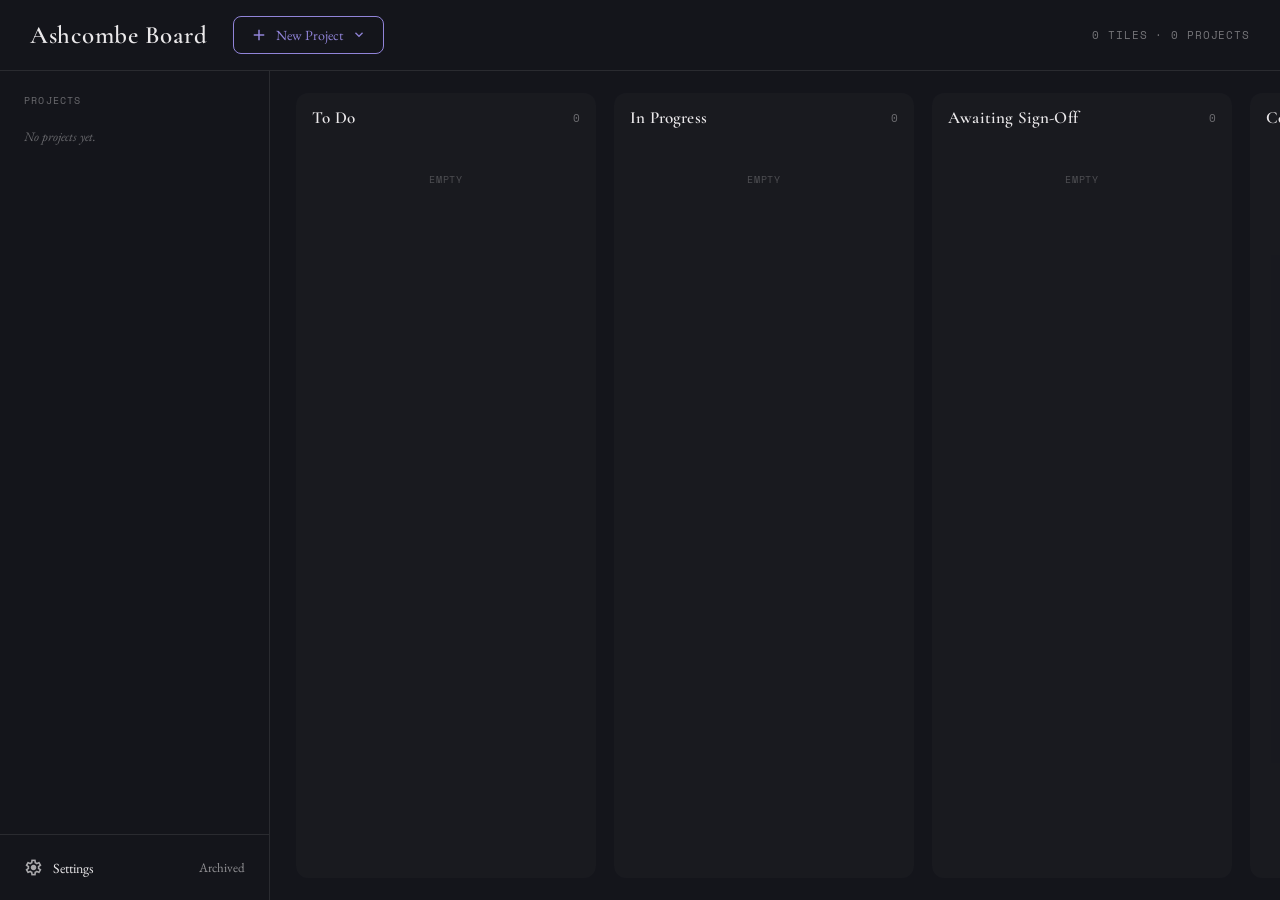
==== ashcombe-kanban.single.html @ 16ee62d8 "Add single-file bundle option for desktop use Adds build-single-file.js to inline style.css and app." ====
<!DOCTYPE html>
<html lang="en">
<head>
<meta charset="utf-8">
<meta name="viewport" content="width=device-width, initial-scale=1">
<title>Ashcombe Board</title>
<link rel="preconnect" href="https://fonts.googleapis.com">
<link href="https://fonts.googleapis.com/css2?family=Cormorant+Garamond:wght@500;600;700&family=EB+Garamond:ital,wght@0,400;0,500;1,400&family=Space+Mono:wght@400;700&display=swap" rel="stylesheet">
<link href="https://fonts.googleapis.com/css2?family=Material+Symbols+Outlined:opsz,wght,FILL,GRAD@20..48,100..700,0..1,-50..200" rel="stylesheet">
<style>
* { box-sizing: border-box; }
html, body { height: 100%; }
body {
  margin: 0;
  background: #14151b;
  color: #eae8ea;
  font-family: 'EB Garamond', serif;
  overflow: hidden;
}
.msi {
  font-family: 'Material Symbols Outlined';
  font-weight: normal;
  font-style: normal;
  font-size: 20px;
  line-height: 1;
  letter-spacing: normal;
  text-transform: none;
  display: inline-block;
  white-space: nowrap;
  word-wrap: normal;
  direction: ltr;
  user-select: none;
  font-variation-settings: 'FILL' 0, 'wght' 400, 'GRAD' 0, 'opsz' 24;
}
@keyframes tilePulse {
  0% { box-shadow: 0 0 0 0 rgba(233,232,237,0.45); }
  70% { box-shadow: 0 0 0 16px rgba(233,232,237,0); }
  100% { box-shadow: 0 0 0 0 rgba(233,232,237,0); }
}
.tile-pulse { animation: tilePulse 0.85s ease-out; }

::-webkit-scrollbar { width: 10px; height: 10px; }
::-webkit-scrollbar-thumb { background: rgba(233,232,237,0.16); border-radius: 8px; }
::-webkit-scrollbar-track { background: transparent; }

button { font-family: inherit; }
input, textarea { font-family: inherit; }

#app {
  height: 100vh;
  display: flex;
  flex-direction: column;
  background: #14151b;
  color: #eae8ea;
  overflow: hidden;
  position: relative;
}

.overlay-catcher {
  position: fixed;
  inset: 0;
  z-index: 30;
}

/* Top bar */
.topbar {
  display: flex;
  align-items: center;
  justify-content: space-between;
  padding: 16px 30px;
  border-bottom: 1px solid rgba(233,232,237,0.10);
  flex: none;
}
.topbar-left {
  display: flex;
  align-items: center;
  gap: 26px;
}
.app-title {
  font-family: 'Cormorant Garamond', serif;
  font-weight: 600;
  font-size: 25px;
  letter-spacing: 0.02em;
  margin: 0;
}
.new-project-wrap { position: relative; }
.new-project-btn {
  display: flex;
  align-items: center;
  gap: 8px;
  padding: 9px 16px;
  border-radius: 8px;
  border: 1px solid var(--accent);
  background: transparent;
  color: var(--accent);
  font-family: 'EB Garamond', serif;
  font-size: 14px;
  cursor: pointer;
}
.new-project-btn .msi:first-child { font-size: 18px; }
.new-project-btn .msi:last-child { font-size: 16px; }

.menu-panel {
  position: absolute;
  top: calc(100% + 8px);
  left: 0;
  width: 240px;
  background: #1e2029;
  border-radius: 10px;
  box-shadow: 0 16px 40px rgba(0,0,0,0.55), 0 0 0 1px rgba(233,232,237,0.10);
  padding: 8px;
  display: flex;
  flex-direction: column;
  gap: 2px;
  z-index: 40;
}
.menu-row {
  display: flex;
  align-items: center;
  gap: 10px;
  padding: 10px 12px;
  border-radius: 8px;
  border: none;
  background: transparent;
  color: #eae8ea;
  font-family: 'EB Garamond', serif;
  font-size: 14px;
  cursor: pointer;
  text-align: left;
  width: 100%;
}
.menu-row:hover { background: rgba(233,232,237,0.07); }
.menu-row .msi { font-size: 19px; opacity: 0.75; }

.topbar-meta {
  font-family: 'Space Mono', monospace;
  font-size: 11px;
  letter-spacing: 0.08em;
  text-transform: uppercase;
  opacity: 0.45;
}

/* Layout */
.main-row { flex: 1; display: flex; min-height: 0; }

/* Sidebar */
.sidebar {
  width: 270px;
  flex: none;
  display: flex;
  flex-direction: column;
  border-right: 1px solid rgba(233,232,237,0.10);
  min-height: 0;
}
.sidebar-list {
  flex: 1;
  overflow-y: auto;
  padding: 18px 14px;
  display: flex;
  flex-direction: column;
  gap: 2px;
}
.sidebar-heading {
  font-family: 'Space Mono', monospace;
  font-size: 10px;
  letter-spacing: 0.12em;
  text-transform: uppercase;
  opacity: 0.4;
  padding: 4px 10px 10px;
}
.no-projects {
  padding: 8px 10px;
  font-size: 13px;
  font-style: italic;
  opacity: 0.4;
}
.project-row {
  display: flex;
  align-items: center;
  gap: 10px;
  padding: 9px 10px;
  border-radius: 8px;
  cursor: pointer;
}
.project-row:hover { background: rgba(233,232,237,0.06); }
.project-row.drag-target { background: rgba(233,232,237,0.12); box-shadow: inset 0 0 0 1px rgba(233,232,237,0.25); }
.project-dot {
  width: 8px;
  height: 8px;
  border-radius: 50%;
  flex: none;
}
.project-name {
  flex: 1;
  min-width: 30px;
  font-family: 'EB Garamond', serif;
  font-size: 15px;
  overflow: hidden;
  text-overflow: ellipsis;
  white-space: nowrap;
}
.project-name.done {
  text-decoration: line-through;
  opacity: 0.5;
}
.project-count {
  font-family: 'Space Mono', monospace;
  font-size: 10px;
  opacity: 0.45;
}
.icon-btn {
  font-size: 16px;
  opacity: 0.45;
  background: none;
  border: none;
  color: #eae8ea;
  cursor: pointer;
  padding: 2px;
}
.icon-btn:hover { opacity: 0.9; }
.icon-btn.delete { opacity: 0.35; }
.icon-btn.delete:hover { color: #c17a6c; }
.chevron {
  font-size: 18px;
  opacity: 0.5;
  transition: transform 0.15s;
}
.chevron.expanded { transform: rotate(90deg); }

.project-tiles {
  padding-left: 24px;
  display: flex;
  flex-direction: column;
  gap: 2px;
  margin: 2px 0 6px;
}
.mini-tile {
  display: flex;
  align-items: center;
  gap: 8px;
  padding: 7px 10px;
  border-radius: 6px;
  font-size: 13px;
  font-family: 'EB Garamond', serif;
  cursor: grab;
  opacity: 0.85;
  white-space: nowrap;
  overflow: hidden;
  text-overflow: ellipsis;
}
.mini-tile-dot {
  width: 6px;
  height: 6px;
  border-radius: 50%;
  flex: none;
}
.mini-tile-number {
  flex: none;
  opacity: 0.5;
  font-family: 'Space Mono', monospace;
  font-size: 11px;
}
.mini-tile-text {
  overflow: hidden;
  text-overflow: ellipsis;
  white-space: nowrap;
}
.mini-tile:hover { background: rgba(233,232,237,0.05); opacity: 1; }
.mini-tile-row {
  display: flex;
  align-items: center;
  gap: 2px;
}
.mini-tile-row .mini-tile { flex: 1; }
.mini-tile-delete { flex: none; opacity: 0.25; }
.mini-tile-row:hover .mini-tile-delete { opacity: 0.6; }
.mini-tile-delete:hover { color: #c17a6c; }
.mini-tile-rename {
  margin: 0 0 0 0;
}

.dark-input {
  background: #232532;
  border: 1px solid rgba(233,232,237,0.16);
  border-radius: 6px;
  padding: 6px 8px;
  font-size: 13px;
  font-family: 'EB Garamond', serif;
  color: #eae8ea;
  outline: none;
  width: 100%;
}
.add-tile-input { margin-top: 2px; }
.project-rename-input {
  flex: 1;
  min-width: 0;
  width: auto;
  padding: 4px 6px;
  font-size: 15px;
}

/* Settings */
.sidebar-bottom {
  flex: none;
  border-top: 1px solid rgba(233,232,237,0.10);
  padding: 14px;
  position: relative;
}
.sidebar-bottom-row {
  display: flex;
  align-items: center;
  gap: 4px;
}
.settings-btn {
  display: flex;
  align-items: center;
  gap: 10px;
  flex: 1;
  min-width: 0;
  padding: 9px 10px;
  border-radius: 8px;
  border: none;
  background: transparent;
  color: #eae8ea;
  font-family: 'EB Garamond', serif;
  font-size: 14px;
  cursor: pointer;
}
.settings-btn:hover { background: rgba(233,232,237,0.06); }
.settings-btn .msi { font-size: 19px; opacity: 0.7; }
.archived-btn {
  flex: none;
  padding: 9px 10px;
  border-radius: 8px;
  border: none;
  background: transparent;
  color: #eae8ea;
  font-family: 'EB Garamond', serif;
  font-size: 13px;
  opacity: 0.6;
  cursor: pointer;
}
.archived-btn:hover { opacity: 1; background: rgba(233,232,237,0.06); }

.archived-list { display: flex; flex-direction: column; gap: 2px; max-height: 240px; overflow-y: auto; }
.archived-row {
  display: flex;
  align-items: center;
  gap: 10px;
  padding: 7px 4px;
}
.archived-row .project-name { font-size: 14px; }
.unarchive-btn {
  flex: none;
  padding: 5px 10px;
  border-radius: 6px;
  border: 1px solid rgba(233,232,237,0.16);
  background: transparent;
  color: #eae8ea;
  font-size: 11px;
  cursor: pointer;
  opacity: 0.75;
}
.unarchive-btn:hover { opacity: 1; }

.settings-popover {
  position: absolute;
  bottom: calc(100% + 8px);
  left: 14px;
  right: 14px;
  background: #1e2029;
  border-radius: 10px;
  box-shadow: 0 16px 40px rgba(0,0,0,0.55), 0 0 0 1px rgba(233,232,237,0.10);
  padding: 16px;
  z-index: 40;
}
.settings-label {
  font-family: 'Space Mono', monospace;
  font-size: 10px;
  letter-spacing: 0.12em;
  text-transform: uppercase;
  opacity: 0.45;
  margin-bottom: 10px;
}
.theme-row { display: flex; gap: 12px; margin-bottom: 14px; }
.theme-swatch {
  width: 30px;
  height: 30px;
  border-radius: 50%;
  border: 2px solid transparent;
  cursor: pointer;
  display: flex;
  align-items: center;
  justify-content: center;
  padding: 0;
}
.theme-swatch .msi { font-size: 15px; color: #14151b; }
.clear-board-btn {
  width: 100%;
  padding: 8px;
  border-radius: 8px;
  border: 1px solid rgba(233,232,237,0.16);
  background: transparent;
  color: #eae8ea;
  font-size: 13px;
  cursor: pointer;
  opacity: 0.7;
}
.clear-board-btn:hover { opacity: 1; border-color: #c17a6c; color: #c17a6c; }

/* Board */
.board {
  flex: 1;
  overflow-x: auto;
  overflow-y: hidden;
  padding: 22px 26px;
  display: flex;
  gap: 18px;
  min-height: 0;
}
.column {
  width: 300px;
  flex: none;
  display: flex;
  flex-direction: column;
  min-height: 0;
  background: rgba(233,232,237,0.02);
  border-radius: 12px;
}
.column.drag-over { background: rgba(233,232,237,0.05); }
.column-header {
  padding: 14px 16px 10px;
  display: flex;
  align-items: center;
  justify-content: space-between;
}
.column-label {
  font-family: 'Cormorant Garamond', serif;
  font-weight: 600;
  font-size: 17px;
  letter-spacing: 0.01em;
}
.column-count {
  font-family: 'Space Mono', monospace;
  font-size: 11px;
  opacity: 0.4;
}
.column-body {
  flex: 1;
  overflow-y: auto;
  padding: 4px 12px 16px;
  display: flex;
  flex-direction: column;
  gap: 10px;
}
.completed-group {
  display: flex;
  flex-direction: column;
  gap: 8px;
}
.completed-group-header {
  display: flex;
  align-items: center;
  gap: 8px;
  padding: 2px 2px;
}
.completed-group-name {
  flex: 1;
  font-family: 'Cormorant Garamond', serif;
  font-weight: 600;
  font-size: 15px;
  text-decoration: line-through;
  opacity: 0.65;
}
.completed-group-tiles {
  display: flex;
  flex-direction: column;
  gap: 6px;
  margin-top: 10px;
  padding-top: 10px;
  border-top: 1px solid rgba(233,232,237,0.08);
}
.completed-group-sub {
  font-family: 'Space Mono', monospace;
  font-size: 10px;
  opacity: 0.4;
  margin-top: 4px;
}
.completed-group-row {
  display: flex;
  align-items: center;
  gap: 8px;
  cursor: grab;
}
.completed-group-row-text {
  flex: 1;
  font-size: 13px;
  font-family: 'EB Garamond', serif;
  text-decoration: line-through;
  opacity: 0.55;
}
.tile-rename-input {
  font-size: 15px;
}
.empty-col {
  padding: 30px 6px;
  text-align: center;
  font-family: 'Space Mono', monospace;
  font-size: 10px;
  letter-spacing: 0.08em;
  text-transform: uppercase;
  opacity: 0.25;
}

/* Tile */
.tile {
  background: #1e2029;
  border-radius: 10px;
  padding: 12px 13px;
  cursor: grab;
  box-shadow: 0 0 0 1px rgba(233,232,237,0.06);
}
.tile-head {
  display: flex;
  align-items: flex-start;
  gap: 8px;
}
.tile-title-wrap { flex: 1; cursor: pointer; display: flex; align-items: flex-start; gap: 8px; }
.tile-dot {
  width: 7px;
  height: 7px;
  border-radius: 50%;
  flex: none;
  margin-top: 6px;
}
.tile-title-col { flex: 1; min-width: 0; }
.tile-project-label {
  font-family: 'Space Mono', monospace;
  font-size: 9px;
  letter-spacing: 0.08em;
  text-transform: uppercase;
  opacity: 0.4;
  margin-bottom: 3px;
}
.tile-title {
  font-family: 'Cormorant Garamond', serif;
  font-size: 17px;
  font-weight: 600;
  line-height: 1.25;
}
.tile-title.done {
  text-decoration: line-through;
  opacity: 0.6;
}
.tile-progress-row {
  display: flex;
  align-items: center;
  gap: 8px;
  margin-top: 6px;
}
.tile-progress-track {
  flex: 1;
  height: 3px;
  border-radius: 2px;
  background: rgba(233,232,237,0.12);
  overflow: hidden;
}
.tile-progress-fill { height: 100%; }
.tile-progress-label {
  font-family: 'Space Mono', monospace;
  font-size: 10px;
  opacity: 0.5;
  flex: none;
}
.drag-indicator { font-size: 16px; opacity: 0.3; cursor: grab; }
.tile-delete { font-size: 16px; opacity: 0.3; background: none; border: none; color: #eae8ea; cursor: pointer; padding: 0; }
.tile-delete:hover { opacity: 0.9; color: #c17a6c; }
.tile-edit { font-size: 16px; opacity: 0.3; background: none; border: none; color: #eae8ea; cursor: pointer; padding: 0; }
.tile-edit:hover { opacity: 0.85; }

.tile-subtasks {
  margin-top: 10px;
  padding-top: 10px;
  border-top: 1px solid rgba(233,232,237,0.08);
  display: flex;
  flex-direction: column;
  gap: 6px;
}
.subtask-row { display: flex; align-items: center; gap: 8px; }
.subtask-row input[type="checkbox"] { width: 14px; height: 14px; cursor: pointer; flex: none; }
.subtask-text { flex: 1; font-size: 13px; font-family: 'EB Garamond', serif; }
.subtask-text.done { text-decoration: line-through; opacity: 0.45; }
.subtask-delete { font-size: 14px; opacity: 0.25; background: none; border: none; color: #eae8ea; cursor: pointer; padding: 0; }
.subtask-delete:hover { opacity: 0.8; }
.add-subtask-row { display: flex; align-items: center; gap: 6px; margin-top: 2px; }
.add-subtask-input {
  flex: 1;
  background: #232532;
  border: 1px solid rgba(233,232,237,0.14);
  border-radius: 6px;
  padding: 5px 8px;
  font-size: 12px;
  font-family: 'EB Garamond', serif;
  color: #eae8ea;
  outline: none;
}
.add-subtask-btn { font-size: 16px; background: none; border: none; cursor: pointer; }

/* Modals */
.modal-backdrop {
  position: fixed;
  inset: 0;
  background: rgba(20,21,27,0.6);
  display: flex;
  align-items: center;
  justify-content: center;
  padding: 24px;
}
.modal {
  background: #1e2029;
  border-radius: 14px;
  box-shadow: 0 24px 60px rgba(0,0,0,0.6);
  padding: 26px;
}
.modal-template-picker { z-index: 60; }
.modal-template-picker .modal { width: min(640px, 100%); max-height: 80vh; overflow-y: auto; }
.modal-create { z-index: 70; }
.modal-create .modal { width: min(420px, 100%); display: flex; flex-direction: column; gap: 14px; }
.modal-confirm-delete { z-index: 80; }
.modal-confirm-delete .modal { width: min(380px, 100%); display: flex; flex-direction: column; gap: 14px; padding: 24px; }

.modal-header {
  display: flex;
  align-items: center;
  justify-content: space-between;
  margin-bottom: 18px;
}
.modal-title {
  font-family: 'Cormorant Garamond', serif;
  font-weight: 600;
  font-size: 24px;
  margin: 0;
}
.modal-close {
  background: none;
  border: none;
  color: #eae8ea;
  opacity: 0.5;
  cursor: pointer;
  font-size: 20px;
}

.template-grid {
  display: grid;
  grid-template-columns: repeat(auto-fill, minmax(180px, 1fr));
  gap: 12px;
}
.template-card {
  background: #232532;
  border-radius: 10px;
  padding: 14px;
  cursor: pointer;
  display: flex;
  flex-direction: column;
  gap: 6px;
  position: relative;
}
.template-name { font-family: 'Cormorant Garamond', serif; font-weight: 600; font-size: 16px; }
.template-count { font-family: 'Space Mono', monospace; font-size: 10px; opacity: 0.45; }
.template-preview { font-size: 12px; opacity: 0.6; line-height: 1.4; }
.template-delete {
  position: absolute;
  top: 8px;
  right: 8px;
  font-size: 15px;
  background: none;
  border: none;
  color: #eae8ea;
  opacity: 0.25;
  cursor: pointer;
}
.template-delete:hover { opacity: 0.85; color: #c17a6c; }
.add-template-card {
  border: 1px dashed rgba(233,232,237,0.25);
  border-radius: 10px;
  padding: 14px;
  cursor: pointer;
  display: flex;
  flex-direction: column;
  align-items: center;
  justify-content: center;
  gap: 6px;
  min-height: 96px;
}
.add-template-card .msi { font-size: 22px; opacity: 0.6; }
.add-template-card span:last-child { font-size: 13px; opacity: 0.6; }

.field-group { display: flex; flex-direction: column; gap: 5px; margin-bottom: 16px; }
.field-label { font-size: 12px; opacity: 0.6; }
.field-input {
  background: #232532;
  border: 1px solid rgba(233,232,237,0.16);
  border-radius: 8px;
  padding: 9px 10px;
  font-size: 14px;
  font-family: 'EB Garamond', serif;
  color: #eae8ea;
  outline: none;
}

.template-rows { display: flex; flex-direction: column; gap: 12px; max-height: 280px; overflow-y: auto; padding-right: 4px; }
.template-row {
  background: #232532;
  border-radius: 8px;
  padding: 12px;
  display: flex;
  flex-direction: column;
  gap: 8px;
  position: relative;
}
.template-row-title {
  background: #1e2029;
  border: 1px solid rgba(233,232,237,0.14);
  border-radius: 6px;
  padding: 7px 9px;
  font-size: 13px;
  font-family: 'EB Garamond', serif;
  color: #eae8ea;
  outline: none;
}
.template-row-subtasks {
  background: #1e2029;
  border: 1px solid rgba(233,232,237,0.14);
  border-radius: 6px;
  padding: 7px 9px;
  font-size: 12px;
  font-family: 'Space Mono', monospace;
  color: #eae8ea;
  outline: none;
  min-height: 60px;
  resize: vertical;
}
.template-row-remove {
  position: absolute;
  top: 8px;
  right: 8px;
  font-size: 15px;
  background: none;
  border: none;
  color: #eae8ea;
  opacity: 0.3;
  cursor: pointer;
}
.template-row-remove:hover { opacity: 0.85; }
.add-tile-row-btn {
  margin-top: 10px;
  display: flex;
  align-items: center;
  gap: 6px;
  padding: 7px 12px;
  border-radius: 7px;
  border: 1px solid rgba(233,232,237,0.18);
  background: transparent;
  color: #eae8ea;
  font-size: 13px;
  cursor: pointer;
}
.add-tile-row-btn .msi { font-size: 16px; }

.modal-footer {
  display: flex;
  justify-content: flex-end;
  gap: 10px;
  margin-top: 20px;
}
.btn-outline {
  padding: 9px 16px;
  border-radius: 8px;
  border: 1px solid rgba(233,232,237,0.16);
  background: transparent;
  color: #eae8ea;
  font-size: 14px;
  cursor: pointer;
}
.btn-accent {
  padding: 9px 18px;
  border-radius: 8px;
  border: 1px solid var(--accent);
  background: transparent;
  color: var(--accent);
  font-size: 14px;
  cursor: pointer;
}
.btn-accent:disabled, .btn-outline:disabled { opacity: 0.4; cursor: not-allowed; }
.btn-danger-outline {
  padding: 9px 18px;
  border-radius: 8px;
  border: 1px solid #c17a6c;
  background: transparent;
  color: #c17a6c;
  font-size: 14px;
  cursor: pointer;
}

.color-row { display: flex; gap: 10px; }
.color-swatch {
  width: 26px;
  height: 26px;
  border-radius: 50%;
  border: 2px solid transparent;
  cursor: pointer;
  padding: 0;
}

.preview-list { display: flex; flex-direction: column; gap: 4px; max-height: 140px; overflow-y: auto; }
.preview-row { font-size: 13px; display: flex; justify-content: space-between; opacity: 0.75; }
.preview-count { font-family: 'Space Mono', monospace; font-size: 10px; opacity: 0.6; }

.confirm-body { font-size: 13px; opacity: 0.7; margin: 0; }

</style>
</head>
<body>
<div id="app"></div>
<script>
(function () {
  'use strict';

  var COLUMNS = [
    { key: 'todo', label: 'To Do' },
    { key: 'inprogress', label: 'In Progress' },
    { key: 'signoff', label: 'Awaiting Sign-Off' },
    { key: 'done', label: 'Completed' },
  ];
  var THEMES = {
    ink: { label: 'Ink', accent: '#9184d9' },
    claret: { label: 'Claret', accent: '#b5665a' },
    moss: { label: 'Moss', accent: '#7f9c72' },
    gilt: { label: 'Gilt', accent: '#c9a35c' },
  };
  var PROJECT_COLORS = ['#9c5a52', '#5f7a5a', '#5d6f96', '#7c6091', '#b08a4e', '#4f8585'];
  var STORAGE_KEY = 'ashcombe-kanban-v1';

  function uid(prefix) {
    return (prefix || 'id') + '-' + Date.now().toString(36) + Math.random().toString(36).slice(2, 8);
  }

  function seedTemplates() {
    return [{
      id: 'tpl-example',
      name: 'Example Template',
      tiles: [{ title: 'Example task', subtasks: ['First subtask', 'Second subtask'] }],
    }];
  }

  var state = {
    projects: [],
    tiles: [],
    templates: [],
    theme: 'ink',
    expandedProjects: {},
    expandedTiles: {},
    newProjectOpen: false,
    templatePickerOpen: false,
    templatePickerMode: 'list',
    templateDraft: null,
    createDialog: null,
    settingsOpen: false,
    newSubtaskDraftByTile: {},
    addTileDraftProjectId: null,
    addTileDraftText: '',
    confirmDeleteProject: null,
    pulseTileId: null,
    draggingTileId: null,
    draggingProjectId: null,
    renamingTileId: null,
    renameDraftText: '',
    renamingProjectId: null,
    renameProjectDraftText: '',
    archivedOpen: false,
  };

  function load() {
    try {
      var raw = localStorage.getItem(STORAGE_KEY);
      if (raw) {
        var data = JSON.parse(raw);
        state.projects = data.projects || [];
        state.tiles = data.tiles || [];
        state.templates = (data.templates && data.templates.length) ? data.templates : seedTemplates();
        state.theme = data.theme || 'ink';
      } else {
        state.templates = seedTemplates();
      }
    } catch (e) {
      state.templates = seedTemplates();
    }
  }

  function persist() {
    try {
      localStorage.setItem(STORAGE_KEY, JSON.stringify({
        projects: state.projects,
        tiles: state.tiles,
        templates: state.templates,
        theme: state.theme,
      }));
    } catch (e) {}
  }

  function render() {
    var root = document.getElementById('app');
    root.innerHTML = '';
    var accent = (THEMES[state.theme] || THEMES.ink).accent;
    root.style.setProperty('--accent', accent);

    var anyOverlayOpen = state.newProjectOpen || state.settingsOpen || state.archivedOpen;
    if (anyOverlayOpen) {
      var catcher = el('div', 'overlay-catcher');
      catcher.addEventListener('click', function () {
        state.newProjectOpen = false;
        state.settingsOpen = false;
        state.archivedOpen = false;
        render();
      });
      root.appendChild(catcher);
    }

    root.appendChild(buildTopbar(accent));

    var mainRow = el('div', 'main-row');
    mainRow.appendChild(buildSidebar(accent));
    mainRow.appendChild(buildBoard(accent));
    root.appendChild(mainRow);

    if (state.templatePickerOpen) root.appendChild(buildTemplatePickerModal(accent));
    if (state.createDialog) root.appendChild(buildCreateDialogModal(accent));
    if (state.confirmDeleteProject) root.appendChild(buildConfirmDeleteModal());
  }

  function el(tag, className, text) {
    var e = document.createElement(tag);
    if (className) e.className = className;
    if (text !== undefined) e.textContent = text;
    return e;
  }
  function icon(name, extraClass) {
    var s = el('span', 'msi' + (extraClass ? ' ' + extraClass : ''), name);
    return s;
  }

  function projectsById() {
    var map = {};
    state.projects.forEach(function (p) { map[p.id] = p; });
    return map;
  }
  function tilesByProject() {
    var map = {};
    state.tiles.forEach(function (t) {
      (map[t.projectId] = map[t.projectId] || []).push(t);
    });
    return map;
  }
  function isProjectDone(projectId) {
    var pts = state.tiles.filter(function (t) { return t.projectId === projectId; });
    return pts.length > 0 && pts.every(function (t) { return t.status === 'done'; });
  }
  function archiveProject(projectId) {
    var p = projectsById()[projectId];
    if (!p) return;
    p.archived = true;
    persist();
    render();
  }
  function unarchiveProject(projectId) {
    var p = projectsById()[projectId];
    if (!p) return;
    p.archived = false;
    persist();
    render();
  }
  function moveTileToStatusEnd(tileId, status) {
    var idx = state.tiles.findIndex(function (t) { return t.id === tileId; });
    if (idx === -1) return;
    var moved = state.tiles.splice(idx, 1)[0];
    moved.status = status;
    state.tiles.push(moved);
  }

  /* ---------- Top bar ---------- */
  function buildTopbar(accent) {
    var bar = el('div', 'topbar');
    var left = el('div', 'topbar-left');
    left.appendChild(el('h1', 'app-title', 'Ashcombe Board'));

    var wrap = el('div', 'new-project-wrap');
    var btn = el('button', 'new-project-btn');
    btn.appendChild(icon('add'));
    btn.appendChild(el('span', null, 'New Project'));
    btn.appendChild(icon('expand_more'));
    btn.addEventListener('click', function (e) {
      e.stopPropagation();
      state.newProjectOpen = !state.newProjectOpen;
      state.settingsOpen = false;
      render();
    });
    wrap.appendChild(btn);

    if (state.newProjectOpen) {
      var panel = el('div', 'menu-panel');
      var blankRow = el('button', 'menu-row');
      blankRow.appendChild(icon('note_add'));
      blankRow.appendChild(document.createTextNode(' Blank Project'));
      blankRow.addEventListener('click', function (e) {
        e.stopPropagation();
        openCreateDialog('blank');
      });
      var tplRow = el('button', 'menu-row');
      tplRow.appendChild(icon('dashboard_customize'));
      tplRow.appendChild(document.createTextNode(' Choose From Template'));
      tplRow.addEventListener('click', function (e) {
        e.stopPropagation();
        state.newProjectOpen = false;
        state.templatePickerOpen = true;
        state.templatePickerMode = 'list';
        render();
      });
      panel.appendChild(blankRow);
      panel.appendChild(tplRow);
      wrap.appendChild(panel);
    }
    left.appendChild(wrap);
    bar.appendChild(left);

    var meta = el('div', 'topbar-meta', state.tiles.length + ' tiles · ' + state.projects.length + ' projects');
    bar.appendChild(meta);
    return bar;
  }

  /* ---------- Sidebar ---------- */
  function buildSidebar(accent) {
    var sidebar = el('div', 'sidebar');
    var list = el('div', 'sidebar-list');
    list.appendChild(el('div', 'sidebar-heading', 'Projects'));

    var tbp = tilesByProject();
    var visibleProjects = state.projects.filter(function (p) { return !p.archived; });

    if (visibleProjects.length === 0) {
      list.appendChild(el('div', 'no-projects', 'No projects yet.'));
    } else {
      visibleProjects.forEach(function (p) {
        list.appendChild(buildProjectRow(p, tbp[p.id] || []));
      });
    }
    sidebar.appendChild(list);
    sidebar.appendChild(buildSidebarBottom());
    return sidebar;
  }

  function buildProjectRow(p, tiles) {
    var wrap = el('div');
    var row = el('div', 'project-row');
    row.setAttribute('draggable', 'true');
    row.addEventListener('dragstart', function (e) {
      state.draggingProjectId = p.id;
      state.draggingTileId = null;
      try { e.dataTransfer.setData('text/plain', 'project:' + p.id); e.dataTransfer.effectAllowed = 'move'; } catch (err) {}
    });
    row.addEventListener('dragend', function () {
      state.draggingProjectId = null;
      render();
    });
    row.addEventListener('dragenter', function (e) { e.preventDefault(); e.stopPropagation(); });
    row.addEventListener('dragover', function (e) {
      e.preventDefault();
      e.stopPropagation();
      if (state.draggingTileId) row.classList.add('drag-target');
    });
    row.addEventListener('dragleave', function () { row.classList.remove('drag-target'); });
    row.addEventListener('drop', function (e) {
      e.preventDefault();
      e.stopPropagation();
      row.classList.remove('drag-target');
      var tileId = state.draggingTileId;
      if (!tileId) return;
      var idx = state.tiles.findIndex(function (t) { return t.id === tileId; });
      if (idx === -1) return;
      var moved = state.tiles.splice(idx, 1)[0];
      moved.projectId = p.id;
      moved.status = null;
      state.tiles.push(moved);
      state.draggingTileId = null;
      state.expandedProjects[p.id] = true;
      persist();
      render();
    });

    var dot = el('span', 'project-dot');
    dot.style.background = p.color;
    row.appendChild(dot);
    var done = isProjectDone(p.id);

    if (state.renamingProjectId === p.id) {
      var renameInput = el('input', 'dark-input project-rename-input');
      renameInput.value = state.renameProjectDraftText;
      var commitProjectRename = function () {
        var text = state.renameProjectDraftText.trim();
        if (text) p.name = text;
        state.renamingProjectId = null;
        persist();
        render();
      };
      renameInput.addEventListener('click', function (e) { e.stopPropagation(); });
      renameInput.addEventListener('input', function (e) { state.renameProjectDraftText = e.target.value; });
      renameInput.addEventListener('keydown', function (e) {
        if (e.key === 'Enter') commitProjectRename();
        if (e.key === 'Escape') { state.renamingProjectId = null; render(); }
      });
      renameInput.addEventListener('blur', commitProjectRename);
      row.appendChild(renameInput);
      setTimeout(function () { renameInput.focus(); renameInput.select(); }, 0);
    } else {
      var nameSpan = el('span', 'project-name' + (done ? ' done' : ''), p.name);
      nameSpan.addEventListener('dblclick', function (e) {
        e.stopPropagation();
        state.renamingProjectId = p.id;
        state.renameProjectDraftText = p.name;
        render();
      });
      row.appendChild(nameSpan);
    }
    row.appendChild(el('span', 'project-count', String(tiles.length)));

    var addBtn = el('button', 'icon-btn');
    addBtn.appendChild(icon('add'));
    addBtn.addEventListener('click', function (e) {
      e.stopPropagation();
      state.addTileDraftProjectId = p.id;
      state.addTileDraftText = '';
      state.expandedProjects[p.id] = true;
      render();
    });
    row.appendChild(addBtn);

    var archiveBtn = el('button', 'icon-btn');
    archiveBtn.title = 'Archive project';
    archiveBtn.appendChild(icon('archive'));
    archiveBtn.addEventListener('click', function (e) {
      e.stopPropagation();
      archiveProject(p.id);
    });
    row.appendChild(archiveBtn);

    var delBtn = el('button', 'icon-btn delete');
    delBtn.appendChild(icon('delete'));
    delBtn.addEventListener('click', function (e) {
      e.stopPropagation();
      state.confirmDeleteProject = p.id;
      render();
    });
    row.appendChild(delBtn);

    var expanded = !!state.expandedProjects[p.id];
    var chev = icon('chevron_right', 'chevron' + (expanded ? ' expanded' : ''));
    row.appendChild(chev);

    row.addEventListener('click', function () {
      state.expandedProjects[p.id] = !state.expandedProjects[p.id];
      render();
    });
    wrap.appendChild(row);

    if (expanded) {
      var listWrap = el('div', 'project-tiles');
      var unplacedTiles = tiles.filter(function (t) { return !t.status; });
      unplacedTiles.forEach(function (t) {
        if (state.renamingTileId === t.id) {
          var renameInput = el('input', 'dark-input mini-tile-rename');
          renameInput.value = state.renameDraftText;
          var commitRename = function () {
            var text = state.renameDraftText.trim();
            if (text) t.title = text;
            state.renamingTileId = null;
            persist();
            render();
          };
          renameInput.addEventListener('input', function (e) { state.renameDraftText = e.target.value; });
          renameInput.addEventListener('keydown', function (e) {
            if (e.key === 'Enter') commitRename();
            if (e.key === 'Escape') { state.renamingTileId = null; render(); }
          });
          renameInput.addEventListener('blur', commitRename);
          listWrap.appendChild(renameInput);
          setTimeout(function () { renameInput.focus(); renameInput.select(); }, 0);
          return;
        }

        var mtRow = el('div', 'mini-tile-row');
        var mt = el('div', 'mini-tile');
        var mtDot = el('span', 'mini-tile-dot');
        mtDot.style.background = p.color;
        mt.appendChild(mtDot);
        var num = tiles.indexOf(t) + 1;
        mt.appendChild(el('span', 'mini-tile-number', num + '.'));
        mt.appendChild(el('span', 'mini-tile-text', t.title));
        mt.setAttribute('draggable', 'true');
        mt.addEventListener('dragstart', function (e) {
          state.draggingTileId = t.id;
          try { e.dataTransfer.setData('text/plain', t.id); e.dataTransfer.effectAllowed = 'move'; } catch (err) {}
        });
        mt.addEventListener('click', function () {
          state.renamingTileId = t.id;
          state.renameDraftText = t.title;
          render();
        });
        mtRow.appendChild(mt);

        var mtDel = el('button', 'icon-btn delete mini-tile-delete');
        mtDel.appendChild(icon('delete'));
        mtDel.addEventListener('click', function (e) {
          e.stopPropagation();
          state.tiles = state.tiles.filter(function (x) { return x.id !== t.id; });
          persist();
          render();
        });
        mtRow.appendChild(mtDel);

        listWrap.appendChild(mtRow);
      });

      if (state.addTileDraftProjectId === p.id) {
        var input = el('input', 'dark-input add-tile-input');
        input.placeholder = 'Tile title…';
        input.value = state.addTileDraftText;
        input.addEventListener('input', function (e) { state.addTileDraftText = e.target.value; });
        input.addEventListener('keydown', function (e) {
          if (e.key === 'Enter') commitAddTileDraft();
          if (e.key === 'Escape') { state.addTileDraftProjectId = null; state.addTileDraftText = ''; render(); }
        });
        input.addEventListener('blur', function () { commitAddTileDraft(); });
        listWrap.appendChild(input);
        setTimeout(function () { input.focus(); }, 0);
      }
      wrap.appendChild(listWrap);
    }
    return wrap;
  }

  function commitAddTileDraft() {
    var projectId = state.addTileDraftProjectId;
    var text = state.addTileDraftText.trim();
    if (!projectId) return;
    if (!text) {
      state.addTileDraftProjectId = null;
      state.addTileDraftText = '';
      render();
      return;
    }
    state.tiles.push({ id: uid('tile'), projectId: projectId, title: text, status: null, subtasks: [] });
    state.addTileDraftProjectId = null;
    state.addTileDraftText = '';
    persist();
    render();
  }

  function buildSidebarBottom() {
    var bottom = el('div', 'sidebar-bottom');
    var row = el('div', 'sidebar-bottom-row');
    var btn = el('button', 'settings-btn');
    btn.appendChild(icon('settings'));
    btn.appendChild(el('span', null, 'Settings'));
    btn.addEventListener('click', function (e) {
      e.stopPropagation();
      state.settingsOpen = !state.settingsOpen;
      state.newProjectOpen = false;
      state.archivedOpen = false;
      render();
    });
    row.appendChild(btn);

    var archivedBtn = el('button', 'archived-btn', 'Archived');
    archivedBtn.addEventListener('click', function (e) {
      e.stopPropagation();
      state.archivedOpen = !state.archivedOpen;
      state.settingsOpen = false;
      render();
    });
    row.appendChild(archivedBtn);
    bottom.appendChild(row);

    if (state.archivedOpen) {
      var archPop = el('div', 'settings-popover');
      archPop.addEventListener('click', function (e) { e.stopPropagation(); });
      archPop.appendChild(el('div', 'settings-label', 'Archived Projects'));
      var archivedProjects = state.projects.filter(function (p) { return p.archived; });
      if (archivedProjects.length === 0) {
        archPop.appendChild(el('div', 'no-projects', 'No archived projects.'));
      } else {
        var archList = el('div', 'archived-list');
        archivedProjects.forEach(function (p) {
          var arow = el('div', 'archived-row');
          var adot = el('span', 'project-dot');
          adot.style.background = p.color;
          arow.appendChild(adot);
          arow.appendChild(el('span', 'project-name', p.name));
          var unarchiveBtn = el('button', 'unarchive-btn', 'Unarchive');
          unarchiveBtn.addEventListener('click', function () { unarchiveProject(p.id); });
          arow.appendChild(unarchiveBtn);
          archList.appendChild(arow);
        });
        archPop.appendChild(archList);
      }
      bottom.appendChild(archPop);
    }

    if (state.settingsOpen) {
      var pop = el('div', 'settings-popover');
      pop.addEventListener('click', function (e) { e.stopPropagation(); });
      pop.appendChild(el('div', 'settings-label', 'Theme'));
      var row = el('div', 'theme-row');
      Object.keys(THEMES).forEach(function (key) {
        var t = THEMES[key];
        var swatch = el('button', 'theme-swatch');
        swatch.style.background = t.accent;
        swatch.title = t.label;
        var selected = state.theme === key;
        swatch.style.borderColor = selected ? '#eae8ea' : 'transparent';
        if (selected) swatch.appendChild(icon('check'));
        swatch.addEventListener('click', function () {
          state.theme = key;
          persist();
          render();
        });
        row.appendChild(swatch);
      });
      pop.appendChild(row);

      var clearBtn = el('button', 'clear-board-btn', 'Clear Board');
      clearBtn.addEventListener('click', function () {
        if (!window.confirm('Clear all projects and tiles? Templates and theme are kept.')) return;
        state.projects = [];
        state.tiles = [];
        state.expandedProjects = {};
        state.expandedTiles = {};
        persist();
        render();
      });
      pop.appendChild(clearBtn);
      bottom.appendChild(pop);
    }
    return bottom;
  }

  /* ---------- Board ---------- */
  function buildBoard(accent) {
    var board = el('div', 'board');
    COLUMNS.forEach(function (col) {
      board.appendChild(buildColumn(col, accent));
    });
    return board;
  }

  function buildColumn(col, accent) {
    var pbid = projectsById();
    var visibleTiles = state.tiles.filter(function (t) {
      var p = pbid[t.projectId];
      return p && !p.archived;
    });
    var colTiles = visibleTiles.filter(function (t) { return t.status === col.key; });
    var column = el('div', 'column');
    column.addEventListener('dragenter', function (e) { e.preventDefault(); });
    column.addEventListener('dragover', function (e) { e.preventDefault(); column.classList.add('drag-over'); });
    column.addEventListener('dragleave', function () { column.classList.remove('drag-over'); });
    column.addEventListener('drop', function (e) {
      e.preventDefault();
      column.classList.remove('drag-over');
      if (state.draggingProjectId) {
        var pid = state.draggingProjectId;
        var projTiles = state.tiles.filter(function (t) { return t.projectId === pid; });
        var others = state.tiles.filter(function (t) { return t.projectId !== pid; });
        projTiles.forEach(function (t) { t.status = col.key; });
        state.tiles = others.concat(projTiles);
        state.draggingProjectId = null;
        persist();
        render();
        return;
      }
      var tileId = state.draggingTileId;
      if (!tileId) return;
      moveTileToStatusEnd(tileId, col.key);
      state.draggingTileId = null;
      persist();
      render();
    });

    var header = el('div', 'column-header');
    header.appendChild(el('span', 'column-label', col.label));
    header.appendChild(el('span', 'column-count', String(colTiles.length)));
    column.appendChild(header);

    var body = el('div', 'column-body');
    if (colTiles.length === 0) {
      body.appendChild(el('div', 'empty-col', 'Empty'));
    } else if (col.key === 'done') {
      renderCompletedTiles(body, colTiles, pbid);
    } else {
      colTiles.forEach(function (t) {
        body.appendChild(buildTile(t, pbid[t.projectId] || { color: '#75798c' }));
      });
    }
    column.appendChild(body);
    return column;
  }

  function renderCompletedTiles(body, colTiles, pbid) {
    var emittedProjects = {};
    colTiles.forEach(function (t) {
      var project = pbid[t.projectId] || { color: '#75798c' };
      if (isProjectDone(t.projectId)) {
        if (emittedProjects[t.projectId]) return;
        emittedProjects[t.projectId] = true;
        body.appendChild(buildCompletedGroup(project, colTiles.filter(function (x) { return x.projectId === t.projectId; })));
      } else {
        body.appendChild(buildTile(t, project));
      }
    });
  }

  function buildCompletedGroup(project, groupTiles) {
    var group = el('div', 'tile completed-group');

    var head = el('div', 'tile-head');
    var titleWrap = el('div', 'tile-title-wrap');
    var dot = el('span', 'tile-dot');
    dot.style.background = project.color;
    titleWrap.appendChild(dot);
    var titleCol = el('div', 'tile-title-col');
    titleCol.appendChild(el('div', 'tile-title done', project.name));
    titleCol.appendChild(el('div', 'completed-group-sub', groupTiles.length + ' completed'));
    titleWrap.appendChild(titleCol);
    head.appendChild(titleWrap);

    var archiveBtn = el('button', 'tile-edit');
    archiveBtn.title = 'Archive project';
    archiveBtn.appendChild(icon('archive'));
    archiveBtn.addEventListener('click', function (e) {
      e.stopPropagation();
      archiveProject(project.id);
    });
    head.appendChild(archiveBtn);
    group.appendChild(head);

    var groupBody = el('div', 'completed-group-tiles');
    groupTiles.forEach(function (t) {
      var row = el('div', 'completed-group-row');
      row.setAttribute('draggable', 'true');
      row.addEventListener('dragstart', function (e) {
        state.draggingTileId = t.id;
        try { e.dataTransfer.setData('text/plain', t.id); e.dataTransfer.effectAllowed = 'move'; } catch (err) {}
      });
      row.addEventListener('dragend', function () {
        state.draggingTileId = null;
        render();
      });
      row.appendChild(icon('drag_indicator', 'drag-indicator'));
      row.appendChild(el('span', 'completed-group-row-text', t.title));
      var delBtn = el('button', 'tile-delete');
      delBtn.appendChild(icon('close'));
      delBtn.addEventListener('click', function (e) {
        e.stopPropagation();
        state.tiles = state.tiles.filter(function (x) { return x.id !== t.id; });
        persist();
        render();
      });
      row.appendChild(delBtn);
      groupBody.appendChild(row);
    });
    group.appendChild(groupBody);
    return group;
  }

  function buildTile(t, project) {
    var total = t.subtasks.length;
    var done = t.subtasks.filter(function (x) { return x.done; }).length;
    var expanded = !!state.expandedTiles[t.id];

    var tile = el('div', 'tile' + (state.pulseTileId === t.id ? ' tile-pulse' : ''));
    tile.setAttribute('draggable', 'true');

    tile.addEventListener('dragstart', function (e) {
      state.draggingTileId = t.id;
      try { e.dataTransfer.setData('text/plain', t.id); e.dataTransfer.effectAllowed = 'move'; } catch (err) {}
    });
    tile.addEventListener('dragend', function () {
      state.draggingTileId = null;
      render();
    });
    tile.addEventListener('dragenter', function (e) { e.preventDefault(); e.stopPropagation(); });
    tile.addEventListener('dragover', function (e) { e.preventDefault(); e.stopPropagation(); });
    tile.addEventListener('drop', function (e) {
      e.preventDefault();
      e.stopPropagation();
      handleDropOnTileReorder(t.id);
    });

    var head = el('div', 'tile-head');
    var titleWrap = el('div', 'tile-title-wrap');
    var tDot = el('span', 'tile-dot');
    tDot.style.background = project.color;
    titleWrap.appendChild(tDot);
    var titleCol = el('div', 'tile-title-col');

    if (state.renamingTileId === t.id) {
      if (project.name) titleCol.appendChild(el('div', 'tile-project-label', project.name));
      var renameInput = el('input', 'dark-input tile-rename-input');
      renameInput.value = state.renameDraftText;
      var commitTileRename = function () {
        var text = state.renameDraftText.trim();
        if (text) t.title = text;
        state.renamingTileId = null;
        persist();
        render();
      };
      renameInput.addEventListener('click', function (e) { e.stopPropagation(); });
      renameInput.addEventListener('input', function (e) { state.renameDraftText = e.target.value; });
      renameInput.addEventListener('keydown', function (e) {
        if (e.key === 'Enter') commitTileRename();
        if (e.key === 'Escape') { state.renamingTileId = null; render(); }
      });
      renameInput.addEventListener('blur', commitTileRename);
      titleCol.appendChild(renameInput);
      setTimeout(function () { renameInput.focus(); renameInput.select(); }, 0);
    } else {
      if (project.name) titleCol.appendChild(el('div', 'tile-project-label', project.name));
      titleCol.appendChild(el('div', 'tile-title' + (t.status === 'done' ? ' done' : ''), t.title));
      if (total > 0) {
        var progRow = el('div', 'tile-progress-row');
        var track = el('div', 'tile-progress-track');
        var fill = el('div', 'tile-progress-fill');
        fill.style.width = Math.round((done / total) * 100) + '%';
        fill.style.background = project.color;
        track.appendChild(fill);
        progRow.appendChild(track);
        progRow.appendChild(el('span', 'tile-progress-label', done + '/' + total));
        titleCol.appendChild(progRow);
      }
      titleWrap.addEventListener('click', function () {
        state.expandedTiles[t.id] = !state.expandedTiles[t.id];
        render();
      });
      titleWrap.addEventListener('dblclick', function (e) {
        e.stopPropagation();
        state.renamingTileId = t.id;
        state.renameDraftText = t.title;
        render();
      });
    }
    titleWrap.appendChild(titleCol);
    head.appendChild(titleWrap);

    var editBtn = el('button', 'tile-edit');
    editBtn.title = 'Rename';
    editBtn.appendChild(icon('edit'));
    editBtn.addEventListener('click', function (e) {
      e.stopPropagation();
      state.renamingTileId = t.id;
      state.renameDraftText = t.title;
      render();
    });
    head.appendChild(editBtn);
    head.appendChild(icon('drag_indicator', 'drag-indicator'));

    var delBtn = el('button', 'tile-delete');
    delBtn.appendChild(icon('close'));
    delBtn.addEventListener('click', function (e) {
      e.stopPropagation();
      state.tiles = state.tiles.filter(function (x) { return x.id !== t.id; });
      persist();
      render();
    });
    head.appendChild(delBtn);
    tile.appendChild(head);

    if (expanded) {
      var subWrap = el('div', 'tile-subtasks');
      t.subtasks.forEach(function (sub) {
        var row = el('div', 'subtask-row');
        var cb = document.createElement('input');
        cb.type = 'checkbox';
        cb.checked = sub.done;
        cb.style.accentColor = project.color;
        cb.addEventListener('change', function () {
          sub.done = !sub.done;
          persist();
          render();
        });
        row.appendChild(cb);
        row.appendChild(el('span', 'subtask-text' + (sub.done ? ' done' : ''), sub.text));
        var subDel = el('button', 'subtask-delete');
        subDel.appendChild(icon('close'));
        subDel.addEventListener('click', function () {
          t.subtasks = t.subtasks.filter(function (x) { return x.id !== sub.id; });
          persist();
          render();
        });
        row.appendChild(subDel);
        subWrap.appendChild(row);
      });

      var addRow = el('div', 'add-subtask-row');
      var addInput = el('input', 'add-subtask-input');
      addInput.placeholder = 'Add subtask…';
      addInput.value = state.newSubtaskDraftByTile[t.id] || '';
      addInput.addEventListener('input', function (e) {
        state.newSubtaskDraftByTile[t.id] = e.target.value;
      });
      var doAdd = function () {
        var text = (state.newSubtaskDraftByTile[t.id] || '').trim();
        if (!text) return;
        t.subtasks.push({ id: uid('sub'), text: text, done: false });
        state.newSubtaskDraftByTile[t.id] = '';
        persist();
        render();
      };
      addInput.addEventListener('keydown', function (e) { if (e.key === 'Enter') doAdd(); });
      addRow.appendChild(addInput);
      var addBtn = el('button', 'add-subtask-btn');
      addBtn.style.color = project.color;
      addBtn.appendChild(icon('add'));
      addBtn.addEventListener('click', doAdd);
      addRow.appendChild(addBtn);
      subWrap.appendChild(addRow);
      tile.appendChild(subWrap);
    }

    return tile;
  }

  function handleDropOnTileReorder(targetTileId) {
    var tileId = state.draggingTileId;
    if (!tileId || tileId === targetTileId) {
      state.draggingTileId = null;
      render();
      return;
    }
    var tiles = state.tiles.slice();
    var fromIdx = tiles.findIndex(function (t) { return t.id === tileId; });
    if (fromIdx === -1) {
      state.draggingTileId = null;
      render();
      return;
    }
    var moved = tiles.splice(fromIdx, 1)[0];
    var targetIdx = tiles.findIndex(function (t) { return t.id === targetTileId; });
    var targetStatus = tiles[targetIdx] ? tiles[targetIdx].status : moved.status;
    moved.status = targetStatus;
    var insertAt = targetIdx === -1 ? tiles.length : targetIdx;
    tiles.splice(insertAt, 0, moved);
    state.tiles = tiles;
    state.draggingTileId = null;
    persist();
    render();
  }

  /* ---------- Create Dialog ---------- */
  function openCreateDialog(source) {
    state.newProjectOpen = false;
    state.templatePickerOpen = false;
    state.createDialog = { source: source, name: '', color: PROJECT_COLORS[0] };
    render();
  }

  function buildCreateDialogModal(accent) {
    var backdrop = el('div', 'modal-backdrop modal-create');
    backdrop.addEventListener('click', function () { state.createDialog = null; render(); });
    var modal = el('div', 'modal');
    modal.addEventListener('click', function (e) { e.stopPropagation(); });

    modal.appendChild(el('h2', 'modal-title', 'New Project'));

    var nameGroup = el('div', 'field-group');
    nameGroup.appendChild(el('label', 'field-label', 'Project Name'));
    var nameInput = el('input', 'field-input');
    nameInput.placeholder = 'e.g. West Wing Renovation';
    nameInput.value = state.createDialog.name;
    nameInput.addEventListener('input', function (e) {
      state.createDialog.name = e.target.value;
      updateCreateButtons();
    });
    nameGroup.appendChild(nameInput);
    modal.appendChild(nameGroup);
    setTimeout(function () { nameInput.focus(); }, 0);

    var colorGroup = el('div', 'field-group');
    colorGroup.appendChild(el('label', 'field-label', 'Color'));
    var colorRow = el('div', 'color-row');
    PROJECT_COLORS.forEach(function (c) {
      var sw = el('button', 'color-swatch');
      sw.style.background = c;
      sw.style.borderColor = state.createDialog.color === c ? '#eae8ea' : 'transparent';
      sw.addEventListener('click', function () {
        state.createDialog.color = c;
        render();
      });
      colorRow.appendChild(sw);
    });
    colorGroup.appendChild(colorRow);
    modal.appendChild(colorGroup);

    var cd = state.createDialog;
    if (cd.source !== 'blank') {
      var tpl = state.templates.find(function (x) { return x.id === cd.source; });
      if (tpl) {
        var previewWrap = el('div');
        previewWrap.appendChild(el('div', 'field-label', 'Will create:'));
        var pl = el('div', 'preview-list');
        tpl.tiles.forEach(function (x) {
          var row = el('div', 'preview-row');
          row.appendChild(el('span', null, x.title));
          row.appendChild(el('span', 'preview-count', x.subtasks.length + ' sub'));
          pl.appendChild(row);
        });
        previewWrap.appendChild(pl);
        modal.appendChild(previewWrap);
      }
    }

    var footer = el('div', 'modal-footer');
    var cancelBtn = el('button', 'btn-outline', 'Cancel');
    cancelBtn.addEventListener('click', function () { state.createDialog = null; render(); });
    var createBtn = el('button', 'btn-accent', 'Create');
    createBtn.disabled = !cd.name.trim();
    createBtn.addEventListener('click', function () { doCreateProject(); });
    footer.appendChild(cancelBtn);
    footer.appendChild(createBtn);
    modal.appendChild(footer);

    function updateCreateButtons() {
      createBtn.disabled = !state.createDialog.name.trim();
    }

    backdrop.appendChild(modal);
    return backdrop;
  }

  function doCreateProject() {
    var cd = state.createDialog;
    if (!cd || !cd.name.trim()) return;
    var projectId = uid('proj');
    var project = { id: projectId, name: cd.name.trim(), color: cd.color };
    var newTiles = [];
    if (cd.source !== 'blank') {
      var tpl = state.templates.find(function (t) { return t.id === cd.source; });
      if (tpl) {
        tpl.tiles.forEach(function (row) {
          newTiles.push({
            id: uid('tile'), projectId: projectId, title: row.title, status: null,
            subtasks: row.subtasks.map(function (txt) { return { id: uid('sub'), text: txt, done: false }; }),
          });
        });
      }
    }
    state.projects.push(project);
    state.tiles = state.tiles.concat(newTiles);
    state.expandedProjects[projectId] = true;
    state.createDialog = null;
    persist();
    render();
  }

  /* ---------- Template Picker ---------- */
  function buildTemplatePickerModal(accent) {
    var backdrop = el('div', 'modal-backdrop modal-template-picker');
    backdrop.addEventListener('click', function () {
      state.templatePickerOpen = false;
      state.templatePickerMode = 'list';
      state.templateDraft = null;
      render();
    });
    var modal = el('div', 'modal');
    modal.addEventListener('click', function (e) { e.stopPropagation(); });

    if (state.templatePickerMode === 'list') {
      var header = el('div', 'modal-header');
      header.appendChild(el('h2', 'modal-title', 'Choose a Template'));
      var closeBtn = el('button', 'modal-close');
      closeBtn.appendChild(icon('close'));
      closeBtn.addEventListener('click', function () {
        state.templatePickerOpen = false;
        state.templatePickerMode = 'list';
        render();
      });
      header.appendChild(closeBtn);
      modal.appendChild(header);

      var grid = el('div', 'template-grid');
      state.templates.forEach(function (tpl) {
        var card = el('div', 'template-card');
        card.appendChild(el('div', 'template-name', tpl.name));
        card.appendChild(el('div', 'template-count', tpl.tiles.length + ' tiles'));
        card.appendChild(el('div', 'template-preview', tpl.tiles.slice(0, 4).map(function (x) { return x.title; }).join(' · ')));
        var delBtn = el('button', 'template-delete');
        delBtn.appendChild(icon('delete'));
        delBtn.addEventListener('click', function (e) {
          e.stopPropagation();
          state.templates = state.templates.filter(function (t) { return t.id !== tpl.id; });
          persist();
          render();
        });
        card.appendChild(delBtn);
        card.addEventListener('click', function () { openCreateDialog(tpl.id); });
        grid.appendChild(card);
      });

      var addCard = el('div', 'add-template-card');
      addCard.appendChild(icon('add'));
      addCard.appendChild(el('span', null, 'Add Template'));
      addCard.addEventListener('click', function () {
        state.templatePickerMode = 'add';
        state.templateDraft = { name: '', tiles: [{ title: '', subtasksText: '' }] };
        render();
      });
      grid.appendChild(addCard);
      modal.appendChild(grid);
    } else {
      modal.appendChild(buildTemplateAddForm(accent));
    }

    backdrop.appendChild(modal);
    return backdrop;
  }

  function buildTemplateAddForm(accent) {
    var wrap = el('div');
    var header = el('div', 'modal-header');
    header.appendChild(el('h2', 'modal-title', 'New Template'));
    var closeBtn = el('button', 'modal-close');
    closeBtn.appendChild(icon('close'));
    closeBtn.addEventListener('click', function () {
      state.templatePickerMode = 'list';
      state.templateDraft = null;
      render();
    });
    header.appendChild(closeBtn);
    wrap.appendChild(header);

    var nameGroup = el('div', 'field-group');
    nameGroup.appendChild(el('label', 'field-label', 'Template Name'));
    var nameInput = el('input', 'field-input');
    nameInput.placeholder = 'e.g. Website Launch';
    nameInput.value = state.templateDraft.name;
    nameInput.addEventListener('input', function (e) {
      state.templateDraft.name = e.target.value;
      updateSaveBtn();
    });
    nameGroup.appendChild(nameInput);
    wrap.appendChild(nameGroup);

    var rows = el('div', 'template-rows');
    state.templateDraft.tiles.forEach(function (row, idx) {
      var rowEl = el('div', 'template-row');
      var titleInput = el('input', 'template-row-title');
      titleInput.placeholder = 'Tile title';
      titleInput.value = row.title;
      titleInput.addEventListener('input', function (e) {
        row.title = e.target.value;
        updateSaveBtn();
      });
      rowEl.appendChild(titleInput);

      var subTextarea = el('textarea', 'template-row-subtasks');
      subTextarea.placeholder = 'Subtasks, one per line';
      subTextarea.value = row.subtasksText;
      subTextarea.addEventListener('input', function (e) { row.subtasksText = e.target.value; });
      rowEl.appendChild(subTextarea);

      if (state.templateDraft.tiles.length > 1) {
        var rmBtn = el('button', 'template-row-remove');
        rmBtn.appendChild(icon('delete'));
        rmBtn.addEventListener('click', function () {
          state.templateDraft.tiles = state.templateDraft.tiles.filter(function (_, i) { return i !== idx; });
          if (!state.templateDraft.tiles.length) state.templateDraft.tiles = [{ title: '', subtasksText: '' }];
          render();
        });
        rowEl.appendChild(rmBtn);
      }
      rows.appendChild(rowEl);
    });
    wrap.appendChild(rows);

    var addTileBtn = el('button', 'add-tile-row-btn');
    addTileBtn.appendChild(icon('add'));
    addTileBtn.appendChild(document.createTextNode(' Add Tile'));
    addTileBtn.addEventListener('click', function () {
      state.templateDraft.tiles.push({ title: '', subtasksText: '' });
      render();
    });
    wrap.appendChild(addTileBtn);

    var footer = el('div', 'modal-footer');
    var cancelBtn = el('button', 'btn-outline', 'Cancel');
    cancelBtn.addEventListener('click', function () {
      state.templatePickerMode = 'list';
      state.templateDraft = null;
      render();
    });
    var saveBtn = el('button', 'btn-accent', 'Save Template');
    saveBtn.disabled = !canSaveTemplate();
    saveBtn.addEventListener('click', function () { doSaveTemplate(); });
    footer.appendChild(cancelBtn);
    footer.appendChild(saveBtn);
    wrap.appendChild(footer);

    function updateSaveBtn() {
      saveBtn.disabled = !canSaveTemplate();
    }

    return wrap;
  }

  function canSaveTemplate() {
    var d = state.templateDraft;
    return !!(d && d.name.trim() && d.tiles.some(function (t) { return t.title.trim(); }));
  }

  function doSaveTemplate() {
    var draft = state.templateDraft;
    if (!draft || !draft.name.trim()) return;
    var tiles = draft.tiles.filter(function (t) { return t.title.trim(); }).map(function (t) {
      return {
        title: t.title.trim(),
        subtasks: t.subtasksText.split('\n').map(function (x) { return x.trim(); }).filter(Boolean),
      };
    });
    if (!tiles.length) return;
    state.templates.push({ id: uid('tpl'), name: draft.name.trim(), tiles: tiles });
    state.templatePickerMode = 'list';
    state.templateDraft = null;
    persist();
    render();
  }

  /* ---------- Confirm delete project ---------- */
  function buildConfirmDeleteModal() {
    var backdrop = el('div', 'modal-backdrop modal-confirm-delete');
    var modal = el('div', 'modal');
    modal.addEventListener('click', function (e) { e.stopPropagation(); });

    var pbid = projectsById();
    var p = pbid[state.confirmDeleteProject];
    var count = state.tiles.filter(function (t) { return t.projectId === state.confirmDeleteProject; }).length;

    modal.appendChild(el('h2', 'modal-title', 'Delete “' + (p ? p.name : '') + '”?'));
    modal.appendChild(el('p', 'confirm-body', 'This removes the project and its ' + count + ' tiles. This cannot be undone.'));

    var footer = el('div', 'modal-footer');
    var cancelBtn = el('button', 'btn-outline', 'Cancel');
    cancelBtn.addEventListener('click', function () { state.confirmDeleteProject = null; render(); });
    var delBtn = el('button', 'btn-danger-outline', 'Delete');
    delBtn.addEventListener('click', function () {
      var id = state.confirmDeleteProject;
      state.projects = state.projects.filter(function (p) { return p.id !== id; });
      state.tiles = state.tiles.filter(function (t) { return t.projectId !== id; });
      state.confirmDeleteProject = null;
      persist();
      render();
    });
    footer.appendChild(cancelBtn);
    footer.appendChild(delBtn);
    modal.appendChild(footer);

    backdrop.appendChild(modal);
    return backdrop;
  }

  load();
  render();
})();

</script>
</body>
</html>
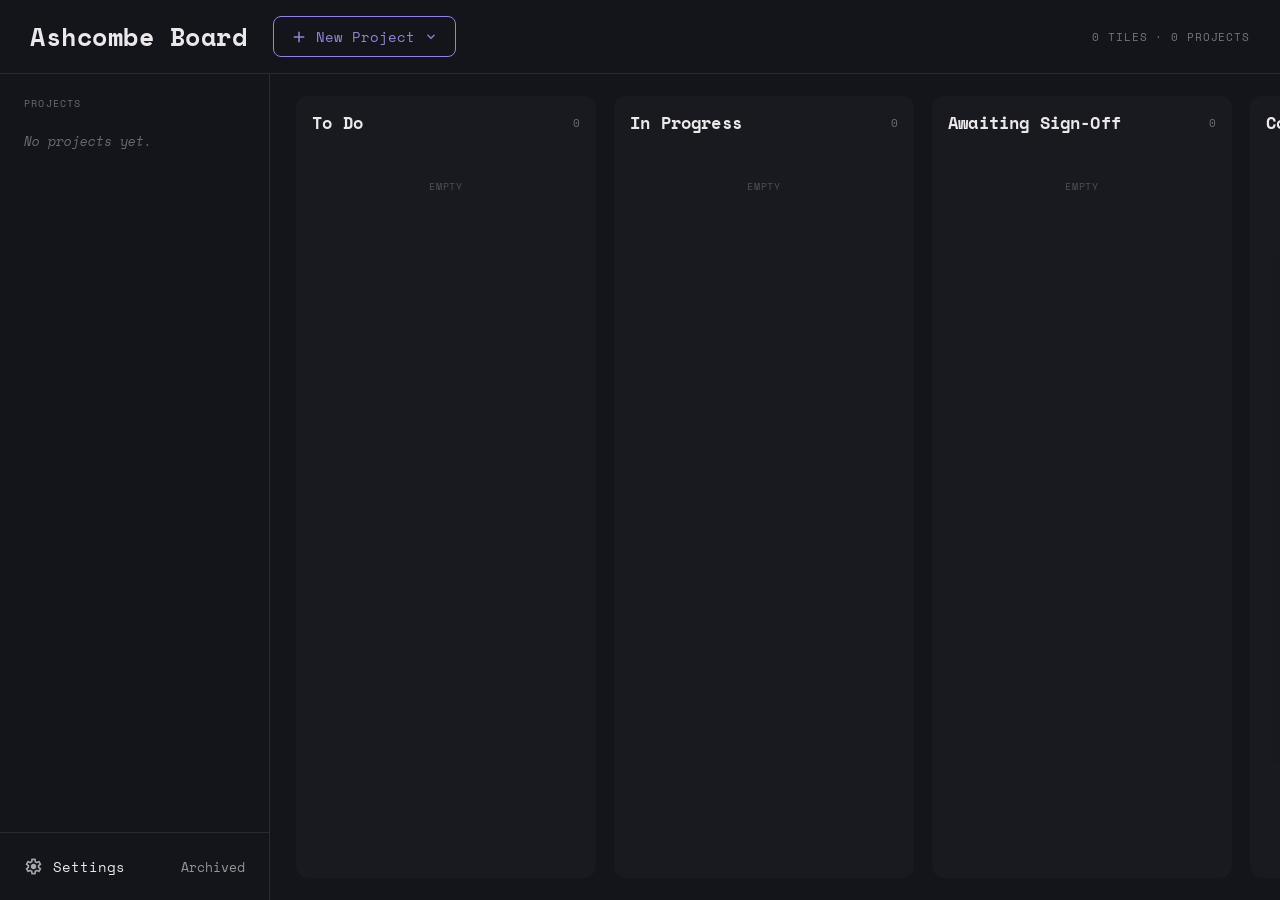
==== commit 33934985: "Switch app typeface to Space Mono throughout Replaces the Cormorant Garamond and EB Garamond serif f" ====
--- a/ashcombe-kanban.single.html
+++ b/ashcombe-kanban.single.html
@@ -5,7 +5,7 @@
 <meta name="viewport" content="width=device-width, initial-scale=1">
 <title>Ashcombe Board</title>
 <link rel="preconnect" href="https://fonts.googleapis.com">
-<link href="https://fonts.googleapis.com/css2?family=Cormorant+Garamond:wght@500;600;700&family=EB+Garamond:ital,wght@0,400;0,500;1,400&family=Space+Mono:wght@400;700&display=swap" rel="stylesheet">
+<link href="https://fonts.googleapis.com/css2?family=Space+Mono:wght@400;700&display=swap" rel="stylesheet">
 <link href="https://fonts.googleapis.com/css2?family=Material+Symbols+Outlined:opsz,wght,FILL,GRAD@20..48,100..700,0..1,-50..200" rel="stylesheet">
 <style>
 * { box-sizing: border-box; }
@@ -14,7 +14,7 @@
   margin: 0;
   background: #14151b;
   color: #eae8ea;
-  font-family: 'EB Garamond', serif;
+  font-family: 'Space Mono', monospace;
   overflow: hidden;
 }
 .msi {
@@ -77,7 +77,7 @@
   gap: 26px;
 }
 .app-title {
-  font-family: 'Cormorant Garamond', serif;
+  font-family: 'Space Mono', monospace;
   font-weight: 600;
   font-size: 25px;
   letter-spacing: 0.02em;
@@ -93,7 +93,7 @@
   border: 1px solid var(--accent);
   background: transparent;
   color: var(--accent);
-  font-family: 'EB Garamond', serif;
+  font-family: 'Space Mono', monospace;
   font-size: 14px;
   cursor: pointer;
 }
@@ -123,7 +123,7 @@
   border: none;
   background: transparent;
   color: #eae8ea;
-  font-family: 'EB Garamond', serif;
+  font-family: 'Space Mono', monospace;
   font-size: 14px;
   cursor: pointer;
   text-align: left;
@@ -193,7 +193,7 @@
 .project-name {
   flex: 1;
   min-width: 30px;
-  font-family: 'EB Garamond', serif;
+  font-family: 'Space Mono', monospace;
   font-size: 15px;
   overflow: hidden;
   text-overflow: ellipsis;
@@ -241,7 +241,7 @@
   padding: 7px 10px;
   border-radius: 6px;
   font-size: 13px;
-  font-family: 'EB Garamond', serif;
+  font-family: 'Space Mono', monospace;
   cursor: grab;
   opacity: 0.85;
   white-space: nowrap;
@@ -285,7 +285,7 @@
   border-radius: 6px;
   padding: 6px 8px;
   font-size: 13px;
-  font-family: 'EB Garamond', serif;
+  font-family: 'Space Mono', monospace;
   color: #eae8ea;
   outline: none;
   width: 100%;
@@ -322,7 +322,7 @@
   border: none;
   background: transparent;
   color: #eae8ea;
-  font-family: 'EB Garamond', serif;
+  font-family: 'Space Mono', monospace;
   font-size: 14px;
   cursor: pointer;
 }
@@ -335,7 +335,7 @@
   border: none;
   background: transparent;
   color: #eae8ea;
-  font-family: 'EB Garamond', serif;
+  font-family: 'Space Mono', monospace;
   font-size: 13px;
   opacity: 0.6;
   cursor: pointer;
@@ -435,7 +435,7 @@
   justify-content: space-between;
 }
 .column-label {
-  font-family: 'Cormorant Garamond', serif;
+  font-family: 'Space Mono', monospace;
   font-weight: 600;
   font-size: 17px;
   letter-spacing: 0.01em;
@@ -466,7 +466,7 @@
 }
 .completed-group-name {
   flex: 1;
-  font-family: 'Cormorant Garamond', serif;
+  font-family: 'Space Mono', monospace;
   font-weight: 600;
   font-size: 15px;
   text-decoration: line-through;
@@ -495,7 +495,7 @@
 .completed-group-row-text {
   flex: 1;
   font-size: 13px;
-  font-family: 'EB Garamond', serif;
+  font-family: 'Space Mono', monospace;
   text-decoration: line-through;
   opacity: 0.55;
 }
@@ -543,7 +543,7 @@
   margin-bottom: 3px;
 }
 .tile-title {
-  font-family: 'Cormorant Garamond', serif;
+  font-family: 'Space Mono', monospace;
   font-size: 17px;
   font-weight: 600;
   line-height: 1.25;
@@ -588,7 +588,7 @@
 }
 .subtask-row { display: flex; align-items: center; gap: 8px; }
 .subtask-row input[type="checkbox"] { width: 14px; height: 14px; cursor: pointer; flex: none; }
-.subtask-text { flex: 1; font-size: 13px; font-family: 'EB Garamond', serif; }
+.subtask-text { flex: 1; font-size: 13px; font-family: 'Space Mono', monospace; }
 .subtask-text.done { text-decoration: line-through; opacity: 0.45; }
 .subtask-delete { font-size: 14px; opacity: 0.25; background: none; border: none; color: #eae8ea; cursor: pointer; padding: 0; }
 .subtask-delete:hover { opacity: 0.8; }
@@ -600,7 +600,7 @@
   border-radius: 6px;
   padding: 5px 8px;
   font-size: 12px;
-  font-family: 'EB Garamond', serif;
+  font-family: 'Space Mono', monospace;
   color: #eae8ea;
   outline: none;
 }
@@ -636,7 +636,7 @@
   margin-bottom: 18px;
 }
 .modal-title {
-  font-family: 'Cormorant Garamond', serif;
+  font-family: 'Space Mono', monospace;
   font-weight: 600;
   font-size: 24px;
   margin: 0;
@@ -665,7 +665,7 @@
   gap: 6px;
   position: relative;
 }
-.template-name { font-family: 'Cormorant Garamond', serif; font-weight: 600; font-size: 16px; }
+.template-name { font-family: 'Space Mono', monospace; font-weight: 600; font-size: 16px; }
 .template-count { font-family: 'Space Mono', monospace; font-size: 10px; opacity: 0.45; }
 .template-preview { font-size: 12px; opacity: 0.6; line-height: 1.4; }
 .template-delete {
@@ -703,7 +703,7 @@
   border-radius: 8px;
   padding: 9px 10px;
   font-size: 14px;
-  font-family: 'EB Garamond', serif;
+  font-family: 'Space Mono', monospace;
   color: #eae8ea;
   outline: none;
 }
@@ -724,7 +724,7 @@
   border-radius: 6px;
   padding: 7px 9px;
   font-size: 13px;
-  font-family: 'EB Garamond', serif;
+  font-family: 'Space Mono', monospace;
   color: #eae8ea;
   outline: none;
 }
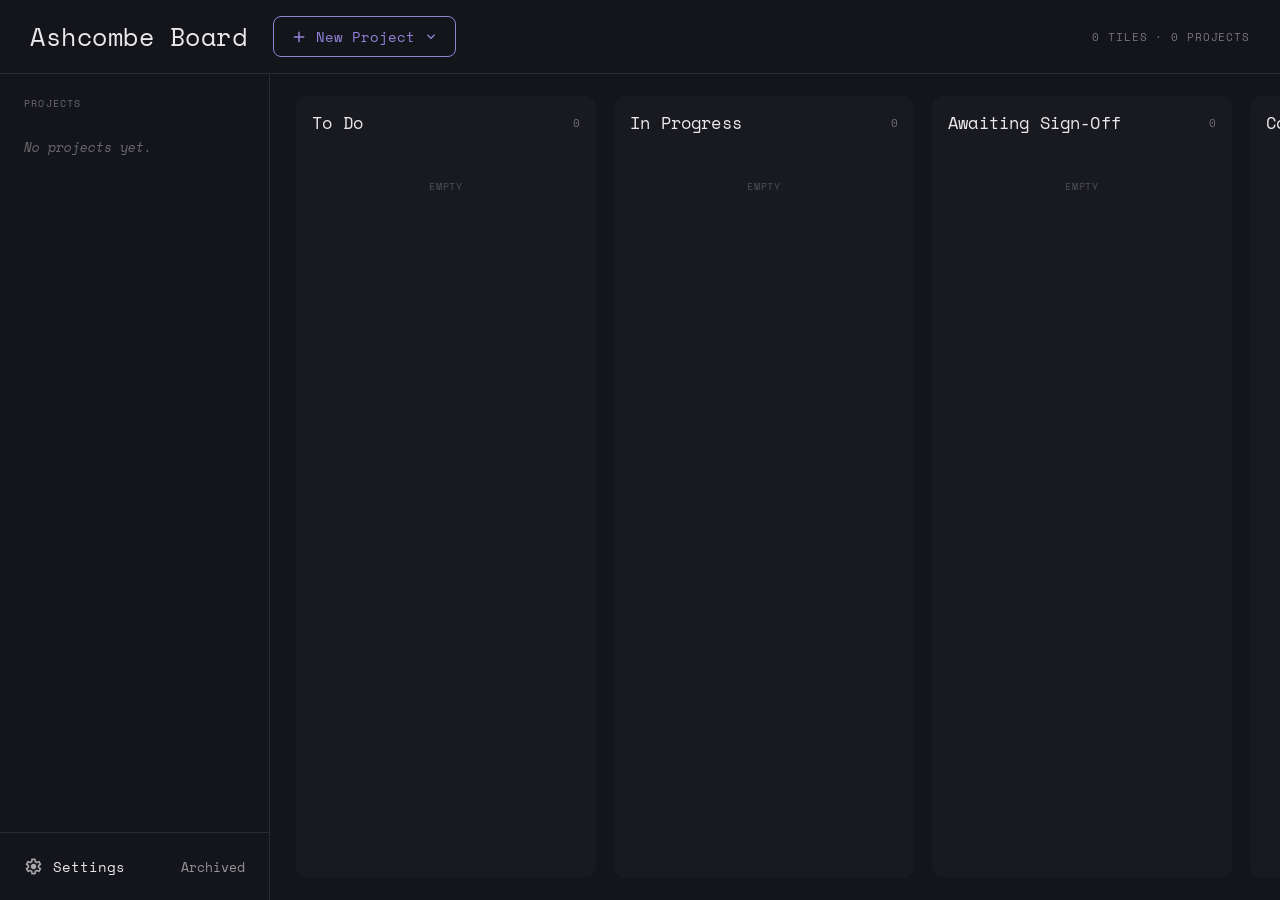
==== commit 84573309: "Merge main: single-file bundle option + Space Mono typeface Combines the responsive/portrait, font-s" ====
--- a/ashcombe-kanban.single.html
+++ b/ashcombe-kanban.single.html
@@ -5,11 +5,17 @@
 <meta name="viewport" content="width=device-width, initial-scale=1">
 <title>Ashcombe Board</title>
 <link rel="preconnect" href="https://fonts.googleapis.com">
-<link href="https://fonts.googleapis.com/css2?family=Space+Mono:wght@400;700&display=swap" rel="stylesheet">
+<link href="https://fonts.googleapis.com/css2?family=Space+Mono:wght@400&display=swap" rel="stylesheet">
 <link href="https://fonts.googleapis.com/css2?family=Material+Symbols+Outlined:opsz,wght,FILL,GRAD@20..48,100..700,0..1,-50..200" rel="stylesheet">
 <style>
 * { box-sizing: border-box; }
 html, body { height: 100%; }
+html { font-size: 16px; }
+html[data-fontsize="xsmall"] { font-size: 13px; }
+html[data-fontsize="small"] { font-size: 14.5px; }
+html[data-fontsize="medium"] { font-size: 16px; }
+html[data-fontsize="large"] { font-size: 18px; }
+html[data-fontsize="xlarge"] { font-size: 20.5px; }
 body {
   margin: 0;
   background: #14151b;
@@ -21,7 +27,7 @@
   font-family: 'Material Symbols Outlined';
   font-weight: normal;
   font-style: normal;
-  font-size: 20px;
+  font-size: 1.25rem;
   line-height: 1;
   letter-spacing: normal;
   text-transform: none;
@@ -61,6 +67,7 @@
   inset: 0;
   z-index: 30;
 }
+.overlay-catcher.dim { background: rgba(0,0,0,0.45); }
 
 /* Top bar */
 .topbar {
@@ -78,11 +85,27 @@
 }
 .app-title {
   font-family: 'Space Mono', monospace;
-  font-weight: 600;
-  font-size: 25px;
+  font-weight: 400;
+  font-size: 1.5625rem;
   letter-spacing: 0.02em;
   margin: 0;
 }
+.hamburger-btn {
+  display: none;
+  align-items: center;
+  justify-content: center;
+  width: 34px;
+  height: 34px;
+  flex: none;
+  border-radius: 8px;
+  border: none;
+  background: transparent;
+  color: #eae8ea;
+  cursor: pointer;
+  padding: 0;
+}
+.hamburger-btn:hover { background: rgba(233,232,237,0.08); }
+.hamburger-btn .msi { font-size: 1.25rem; }
 .new-project-wrap { position: relative; }
 .new-project-btn {
   display: flex;
@@ -94,11 +117,11 @@
   background: transparent;
   color: var(--accent);
   font-family: 'Space Mono', monospace;
-  font-size: 14px;
+  font-size: 0.875rem;
   cursor: pointer;
 }
-.new-project-btn .msi:first-child { font-size: 18px; }
-.new-project-btn .msi:last-child { font-size: 16px; }
+.new-project-btn .msi:first-child { font-size: 1.125rem; }
+.new-project-btn .msi:last-child { font-size: 1rem; }
 
 .menu-panel {
   position: absolute;
@@ -124,17 +147,17 @@
   background: transparent;
   color: #eae8ea;
   font-family: 'Space Mono', monospace;
-  font-size: 14px;
+  font-size: 0.875rem;
   cursor: pointer;
   text-align: left;
   width: 100%;
 }
 .menu-row:hover { background: rgba(233,232,237,0.07); }
-.menu-row .msi { font-size: 19px; opacity: 0.75; }
+.menu-row .msi { font-size: 1.1875rem; opacity: 0.75; }
 
 .topbar-meta {
   font-family: 'Space Mono', monospace;
-  font-size: 11px;
+  font-size: 0.6875rem;
   letter-spacing: 0.08em;
   text-transform: uppercase;
   opacity: 0.45;
@@ -158,11 +181,11 @@
   padding: 18px 14px;
   display: flex;
   flex-direction: column;
-  gap: 2px;
+  gap: 8px;
 }
 .sidebar-heading {
   font-family: 'Space Mono', monospace;
-  font-size: 10px;
+  font-size: 0.625rem;
   letter-spacing: 0.12em;
   text-transform: uppercase;
   opacity: 0.4;
@@ -170,20 +193,33 @@
 }
 .no-projects {
   padding: 8px 10px;
-  font-size: 13px;
+  font-size: 0.8125rem;
   font-style: italic;
   opacity: 0.4;
 }
-.project-row {
+.project-card {
+  background: #1e2029;
+  border-radius: 10px;
+  padding: 10px 12px;
+  box-shadow: 0 0 0 1px rgba(233,232,237,0.06);
+}
+.project-card:hover { box-shadow: 0 0 0 1px rgba(233,232,237,0.16); }
+.project-card.drag-target { box-shadow: inset 0 0 0 1px rgba(233,232,237,0.25), 0 0 0 1px rgba(233,232,237,0.25); background: rgba(233,232,237,0.06); }
+.project-row-top {
   display: flex;
   align-items: center;
   gap: 10px;
-  padding: 9px 10px;
-  border-radius: 8px;
   cursor: pointer;
 }
-.project-row:hover { background: rgba(233,232,237,0.06); }
-.project-row.drag-target { background: rgba(233,232,237,0.12); box-shadow: inset 0 0 0 1px rgba(233,232,237,0.25); }
+.project-row-bottom {
+  display: flex;
+  align-items: center;
+  gap: 4px;
+  margin-top: 8px;
+  padding-top: 8px;
+  border-top: 1px solid rgba(233,232,237,0.08);
+}
+.project-row-spacer { flex: 1; }
 .project-dot {
   width: 8px;
   height: 8px;
@@ -194,10 +230,9 @@
   flex: 1;
   min-width: 30px;
   font-family: 'Space Mono', monospace;
-  font-size: 15px;
-  overflow: hidden;
-  text-overflow: ellipsis;
-  white-space: nowrap;
+  font-size: 0.9375rem;
+  overflow-wrap: break-word;
+  white-space: normal;
 }
 .project-name.done {
   text-decoration: line-through;
@@ -205,11 +240,11 @@
 }
 .project-count {
   font-family: 'Space Mono', monospace;
-  font-size: 10px;
+  font-size: 0.625rem;
   opacity: 0.45;
 }
 .icon-btn {
-  font-size: 16px;
+  font-size: 1rem;
   opacity: 0.45;
   background: none;
   border: none;
@@ -221,18 +256,20 @@
 .icon-btn.delete { opacity: 0.35; }
 .icon-btn.delete:hover { color: #c17a6c; }
 .chevron {
-  font-size: 18px;
+  font-size: 1.125rem;
   opacity: 0.5;
   transition: transform 0.15s;
 }
 .chevron.expanded { transform: rotate(90deg); }
 
 .project-tiles {
-  padding-left: 24px;
+  padding-left: 18px;
   display: flex;
   flex-direction: column;
   gap: 2px;
-  margin: 2px 0 6px;
+  margin-top: 8px;
+  padding-top: 8px;
+  border-top: 1px solid rgba(233,232,237,0.08);
 }
 .mini-tile {
   display: flex;
@@ -240,7 +277,7 @@
   gap: 8px;
   padding: 7px 10px;
   border-radius: 6px;
-  font-size: 13px;
+  font-size: 0.8125rem;
   font-family: 'Space Mono', monospace;
   cursor: grab;
   opacity: 0.85;
@@ -258,7 +295,7 @@
   flex: none;
   opacity: 0.5;
   font-family: 'Space Mono', monospace;
-  font-size: 11px;
+  font-size: 0.6875rem;
 }
 .mini-tile-text {
   overflow: hidden;
@@ -284,7 +321,7 @@
   border: 1px solid rgba(233,232,237,0.16);
   border-radius: 6px;
   padding: 6px 8px;
-  font-size: 13px;
+  font-size: 0.8125rem;
   font-family: 'Space Mono', monospace;
   color: #eae8ea;
   outline: none;
@@ -296,7 +333,7 @@
   min-width: 0;
   width: auto;
   padding: 4px 6px;
-  font-size: 15px;
+  font-size: 0.9375rem;
 }
 
 /* Settings */
@@ -323,11 +360,11 @@
   background: transparent;
   color: #eae8ea;
   font-family: 'Space Mono', monospace;
-  font-size: 14px;
+  font-size: 0.875rem;
   cursor: pointer;
 }
 .settings-btn:hover { background: rgba(233,232,237,0.06); }
-.settings-btn .msi { font-size: 19px; opacity: 0.7; }
+.settings-btn .msi { font-size: 1.1875rem; opacity: 0.7; }
 .archived-btn {
   flex: none;
   padding: 9px 10px;
@@ -336,7 +373,7 @@
   background: transparent;
   color: #eae8ea;
   font-family: 'Space Mono', monospace;
-  font-size: 13px;
+  font-size: 0.8125rem;
   opacity: 0.6;
   cursor: pointer;
 }
@@ -349,7 +386,7 @@
   gap: 10px;
   padding: 7px 4px;
 }
-.archived-row .project-name { font-size: 14px; }
+.archived-row .project-name { font-size: 0.875rem; }
 .unarchive-btn {
   flex: none;
   padding: 5px 10px;
@@ -357,7 +394,7 @@
   border: 1px solid rgba(233,232,237,0.16);
   background: transparent;
   color: #eae8ea;
-  font-size: 11px;
+  font-size: 0.6875rem;
   cursor: pointer;
   opacity: 0.75;
 }
@@ -376,7 +413,7 @@
 }
 .settings-label {
   font-family: 'Space Mono', monospace;
-  font-size: 10px;
+  font-size: 0.625rem;
   letter-spacing: 0.12em;
   text-transform: uppercase;
   opacity: 0.45;
@@ -394,7 +431,25 @@
   justify-content: center;
   padding: 0;
 }
-.theme-swatch .msi { font-size: 15px; color: #14151b; }
+.theme-swatch .msi { font-size: 0.9375rem; color: #14151b; }
+.fontsize-row { display: flex; flex-wrap: wrap; gap: 6px; margin-bottom: 14px; }
+.fontsize-btn {
+  padding: 6px 10px;
+  border-radius: 6px;
+  border: 1px solid rgba(233,232,237,0.16);
+  background: transparent;
+  color: #eae8ea;
+  font-family: 'Space Mono', monospace;
+  font-size: 0.75rem;
+  cursor: pointer;
+  opacity: 0.7;
+}
+.fontsize-btn:hover { opacity: 1; }
+.fontsize-btn.active {
+  opacity: 1;
+  border-color: var(--accent);
+  color: var(--accent);
+}
 .clear-board-btn {
   width: 100%;
   padding: 8px;
@@ -402,7 +457,7 @@
   border: 1px solid rgba(233,232,237,0.16);
   background: transparent;
   color: #eae8ea;
-  font-size: 13px;
+  font-size: 0.8125rem;
   cursor: pointer;
   opacity: 0.7;
 }
@@ -436,13 +491,13 @@
 }
 .column-label {
   font-family: 'Space Mono', monospace;
-  font-weight: 600;
-  font-size: 17px;
+  font-weight: 400;
+  font-size: 1.0625rem;
   letter-spacing: 0.01em;
 }
 .column-count {
   font-family: 'Space Mono', monospace;
-  font-size: 11px;
+  font-size: 0.6875rem;
   opacity: 0.4;
 }
 .column-body {
@@ -467,8 +522,8 @@
 .completed-group-name {
   flex: 1;
   font-family: 'Space Mono', monospace;
-  font-weight: 600;
-  font-size: 15px;
+  font-weight: 400;
+  font-size: 0.9375rem;
   text-decoration: line-through;
   opacity: 0.65;
 }
@@ -482,7 +537,7 @@
 }
 .completed-group-sub {
   font-family: 'Space Mono', monospace;
-  font-size: 10px;
+  font-size: 0.625rem;
   opacity: 0.4;
   margin-top: 4px;
 }
@@ -492,21 +547,27 @@
   gap: 8px;
   cursor: grab;
 }
+.completed-group-row-number {
+  flex: none;
+  font-family: 'Space Mono', monospace;
+  font-size: 0.6875rem;
+  opacity: 0.4;
+}
 .completed-group-row-text {
   flex: 1;
-  font-size: 13px;
+  font-size: 0.8125rem;
   font-family: 'Space Mono', monospace;
   text-decoration: line-through;
   opacity: 0.55;
 }
 .tile-rename-input {
-  font-size: 15px;
+  font-size: 0.9375rem;
 }
 .empty-col {
   padding: 30px 6px;
   text-align: center;
   font-family: 'Space Mono', monospace;
-  font-size: 10px;
+  font-size: 0.625rem;
   letter-spacing: 0.08em;
   text-transform: uppercase;
   opacity: 0.25;
@@ -536,7 +597,7 @@
 .tile-title-col { flex: 1; min-width: 0; }
 .tile-project-label {
   font-family: 'Space Mono', monospace;
-  font-size: 9px;
+  font-size: 0.5625rem;
   letter-spacing: 0.08em;
   text-transform: uppercase;
   opacity: 0.4;
@@ -544,8 +605,8 @@
 }
 .tile-title {
   font-family: 'Space Mono', monospace;
-  font-size: 17px;
-  font-weight: 600;
+  font-size: 1.0625rem;
+  font-weight: 400;
   line-height: 1.25;
 }
 .tile-title.done {
@@ -568,14 +629,14 @@
 .tile-progress-fill { height: 100%; }
 .tile-progress-label {
   font-family: 'Space Mono', monospace;
-  font-size: 10px;
+  font-size: 0.625rem;
   opacity: 0.5;
   flex: none;
 }
-.drag-indicator { font-size: 16px; opacity: 0.3; cursor: grab; }
-.tile-delete { font-size: 16px; opacity: 0.3; background: none; border: none; color: #eae8ea; cursor: pointer; padding: 0; }
+.drag-indicator { font-size: 1rem; opacity: 0.3; cursor: grab; }
+.tile-delete { font-size: 1rem; opacity: 0.3; background: none; border: none; color: #eae8ea; cursor: pointer; padding: 0; }
 .tile-delete:hover { opacity: 0.9; color: #c17a6c; }
-.tile-edit { font-size: 16px; opacity: 0.3; background: none; border: none; color: #eae8ea; cursor: pointer; padding: 0; }
+.tile-edit { font-size: 1rem; opacity: 0.3; background: none; border: none; color: #eae8ea; cursor: pointer; padding: 0; }
 .tile-edit:hover { opacity: 0.85; }
 
 .tile-subtasks {
@@ -588,9 +649,9 @@
 }
 .subtask-row { display: flex; align-items: center; gap: 8px; }
 .subtask-row input[type="checkbox"] { width: 14px; height: 14px; cursor: pointer; flex: none; }
-.subtask-text { flex: 1; font-size: 13px; font-family: 'Space Mono', monospace; }
+.subtask-text { flex: 1; font-size: 0.8125rem; font-family: 'Space Mono', monospace; }
 .subtask-text.done { text-decoration: line-through; opacity: 0.45; }
-.subtask-delete { font-size: 14px; opacity: 0.25; background: none; border: none; color: #eae8ea; cursor: pointer; padding: 0; }
+.subtask-delete { font-size: 0.875rem; opacity: 0.25; background: none; border: none; color: #eae8ea; cursor: pointer; padding: 0; }
 .subtask-delete:hover { opacity: 0.8; }
 .add-subtask-row { display: flex; align-items: center; gap: 6px; margin-top: 2px; }
 .add-subtask-input {
@@ -599,12 +660,12 @@
   border: 1px solid rgba(233,232,237,0.14);
   border-radius: 6px;
   padding: 5px 8px;
-  font-size: 12px;
+  font-size: 0.75rem;
   font-family: 'Space Mono', monospace;
   color: #eae8ea;
   outline: none;
 }
-.add-subtask-btn { font-size: 16px; background: none; border: none; cursor: pointer; }
+.add-subtask-btn { font-size: 1rem; background: none; border: none; cursor: pointer; }
 
 /* Modals */
 .modal-backdrop {
@@ -637,8 +698,8 @@
 }
 .modal-title {
   font-family: 'Space Mono', monospace;
-  font-weight: 600;
-  font-size: 24px;
+  font-weight: 400;
+  font-size: 1.5rem;
   margin: 0;
 }
 .modal-close {
@@ -647,7 +708,7 @@
   color: #eae8ea;
   opacity: 0.5;
   cursor: pointer;
-  font-size: 20px;
+  font-size: 1.25rem;
 }
 
 .template-grid {
@@ -665,14 +726,14 @@
   gap: 6px;
   position: relative;
 }
-.template-name { font-family: 'Space Mono', monospace; font-weight: 600; font-size: 16px; }
-.template-count { font-family: 'Space Mono', monospace; font-size: 10px; opacity: 0.45; }
-.template-preview { font-size: 12px; opacity: 0.6; line-height: 1.4; }
+.template-name { font-family: 'Space Mono', monospace; font-weight: 400; font-size: 1rem; }
+.template-count { font-family: 'Space Mono', monospace; font-size: 0.625rem; opacity: 0.45; }
+.template-preview { font-size: 0.75rem; opacity: 0.6; line-height: 1.4; }
 .template-delete {
   position: absolute;
   top: 8px;
   right: 8px;
-  font-size: 15px;
+  font-size: 0.9375rem;
   background: none;
   border: none;
   color: #eae8ea;
@@ -692,17 +753,17 @@
   gap: 6px;
   min-height: 96px;
 }
-.add-template-card .msi { font-size: 22px; opacity: 0.6; }
-.add-template-card span:last-child { font-size: 13px; opacity: 0.6; }
+.add-template-card .msi { font-size: 1.375rem; opacity: 0.6; }
+.add-template-card span:last-child { font-size: 0.8125rem; opacity: 0.6; }
 
 .field-group { display: flex; flex-direction: column; gap: 5px; margin-bottom: 16px; }
-.field-label { font-size: 12px; opacity: 0.6; }
+.field-label { font-size: 0.75rem; opacity: 0.6; }
 .field-input {
   background: #232532;
   border: 1px solid rgba(233,232,237,0.16);
   border-radius: 8px;
   padding: 9px 10px;
-  font-size: 14px;
+  font-size: 0.875rem;
   font-family: 'Space Mono', monospace;
   color: #eae8ea;
   outline: none;
@@ -723,7 +784,7 @@
   border: 1px solid rgba(233,232,237,0.14);
   border-radius: 6px;
   padding: 7px 9px;
-  font-size: 13px;
+  font-size: 0.8125rem;
   font-family: 'Space Mono', monospace;
   color: #eae8ea;
   outline: none;
@@ -733,7 +794,7 @@
   border: 1px solid rgba(233,232,237,0.14);
   border-radius: 6px;
   padding: 7px 9px;
-  font-size: 12px;
+  font-size: 0.75rem;
   font-family: 'Space Mono', monospace;
   color: #eae8ea;
   outline: none;
@@ -744,7 +805,7 @@
   position: absolute;
   top: 8px;
   right: 8px;
-  font-size: 15px;
+  font-size: 0.9375rem;
   background: none;
   border: none;
   color: #eae8ea;
@@ -762,10 +823,10 @@
   border: 1px solid rgba(233,232,237,0.18);
   background: transparent;
   color: #eae8ea;
-  font-size: 13px;
+  font-size: 0.8125rem;
   cursor: pointer;
 }
-.add-tile-row-btn .msi { font-size: 16px; }
+.add-tile-row-btn .msi { font-size: 1rem; }
 
 .modal-footer {
   display: flex;
@@ -779,7 +840,7 @@
   border: 1px solid rgba(233,232,237,0.16);
   background: transparent;
   color: #eae8ea;
-  font-size: 14px;
+  font-size: 0.875rem;
   cursor: pointer;
 }
 .btn-accent {
@@ -788,7 +849,7 @@
   border: 1px solid var(--accent);
   background: transparent;
   color: var(--accent);
-  font-size: 14px;
+  font-size: 0.875rem;
   cursor: pointer;
 }
 .btn-accent:disabled, .btn-outline:disabled { opacity: 0.4; cursor: not-allowed; }
@@ -798,7 +859,7 @@
   border: 1px solid #c17a6c;
   background: transparent;
   color: #c17a6c;
-  font-size: 14px;
+  font-size: 0.875rem;
   cursor: pointer;
 }
 
@@ -813,10 +874,57 @@
 }
 
 .preview-list { display: flex; flex-direction: column; gap: 4px; max-height: 140px; overflow-y: auto; }
-.preview-row { font-size: 13px; display: flex; justify-content: space-between; opacity: 0.75; }
-.preview-count { font-family: 'Space Mono', monospace; font-size: 10px; opacity: 0.6; }
-
-.confirm-body { font-size: 13px; opacity: 0.7; margin: 0; }
+.preview-row { font-size: 0.8125rem; display: flex; justify-content: space-between; opacity: 0.75; }
+.preview-count { font-family: 'Space Mono', monospace; font-size: 0.625rem; opacity: 0.6; }
+
+.confirm-body { font-size: 0.8125rem; opacity: 0.7; margin: 0; }
+
+/* ---------- Responsive / portrait ---------- */
+@media (max-width: 860px) {
+  .hamburger-btn { display: flex; }
+  .topbar-left { gap: 14px; }
+  .topbar { padding: 12px 16px; }
+  .app-title { font-size: 1.25rem; }
+  .topbar-meta { display: none; }
+
+  .sidebar {
+    position: fixed;
+    top: 0;
+    left: 0;
+    bottom: 0;
+    width: min(300px, 82vw);
+    z-index: 45;
+    background: #14151b;
+    transform: translateX(-100%);
+    transition: transform 0.22s ease;
+    box-shadow: 16px 0 40px rgba(0,0,0,0.5);
+  }
+  .sidebar.mobile-open { transform: translateX(0); }
+
+  .board {
+    padding: 14px;
+    gap: 0;
+    scroll-snap-type: x mandatory;
+  }
+  .column {
+    width: calc(100vw - 28px);
+    flex: none;
+    scroll-snap-align: start;
+    scroll-snap-stop: always;
+    margin-right: 14px;
+  }
+  .column:last-child { margin-right: 0; }
+}
+
+@media (max-width: 480px) {
+  .new-project-btn span { display: none; }
+  .new-project-btn { padding: 8px 10px; gap: 4px; }
+  .app-title { font-size: 1.1rem; }
+  .board { padding: 10px; }
+  .column { width: calc(100vw - 20px); margin-right: 10px; }
+  .column-header { padding: 12px 12px 8px; }
+  .tile { padding: 11px 12px; }
+}
 
 </style>
 </head>
@@ -840,6 +948,13 @@
   };
   var PROJECT_COLORS = ['#9c5a52', '#5f7a5a', '#5d6f96', '#7c6091', '#b08a4e', '#4f8585'];
   var STORAGE_KEY = 'ashcombe-kanban-v1';
+  var FONT_SIZES = [
+    { key: 'xsmall', label: 'X-Small' },
+    { key: 'small', label: 'Small' },
+    { key: 'medium', label: 'Medium' },
+    { key: 'large', label: 'Large' },
+    { key: 'xlarge', label: 'X-Large' },
+  ];
 
   function uid(prefix) {
     return (prefix || 'id') + '-' + Date.now().toString(36) + Math.random().toString(36).slice(2, 8);
@@ -858,6 +973,7 @@
     tiles: [],
     templates: [],
     theme: 'ink',
+    fontSize: 'medium',
     expandedProjects: {},
     expandedTiles: {},
     newProjectOpen: false,
@@ -878,6 +994,7 @@
     renamingProjectId: null,
     renameProjectDraftText: '',
     archivedOpen: false,
+    mobileSidebarOpen: false,
   };
 
   function load() {
@@ -889,6 +1006,7 @@
         state.tiles = data.tiles || [];
         state.templates = (data.templates && data.templates.length) ? data.templates : seedTemplates();
         state.theme = data.theme || 'ink';
+        state.fontSize = data.fontSize || 'medium';
       } else {
         state.templates = seedTemplates();
       }
@@ -904,6 +1022,7 @@
         tiles: state.tiles,
         templates: state.templates,
         theme: state.theme,
+        fontSize: state.fontSize,
       }));
     } catch (e) {}
   }
@@ -913,14 +1032,16 @@
     root.innerHTML = '';
     var accent = (THEMES[state.theme] || THEMES.ink).accent;
     root.style.setProperty('--accent', accent);
-
-    var anyOverlayOpen = state.newProjectOpen || state.settingsOpen || state.archivedOpen;
+    document.documentElement.setAttribute('data-fontsize', state.fontSize);
+
+    var anyOverlayOpen = state.newProjectOpen || state.settingsOpen || state.archivedOpen || state.mobileSidebarOpen;
     if (anyOverlayOpen) {
-      var catcher = el('div', 'overlay-catcher');
+      var catcher = el('div', 'overlay-catcher' + (state.mobileSidebarOpen ? ' dim' : ''));
       catcher.addEventListener('click', function () {
         state.newProjectOpen = false;
         state.settingsOpen = false;
         state.archivedOpen = false;
+        state.mobileSidebarOpen = false;
         render();
       });
       root.appendChild(catcher);
@@ -964,6 +1085,11 @@
   function isProjectDone(projectId) {
     var pts = state.tiles.filter(function (t) { return t.projectId === projectId; });
     return pts.length > 0 && pts.every(function (t) { return t.status === 'done'; });
+  }
+  function tileNumber(t) {
+    var arr = tilesByProject()[t.projectId] || [];
+    var idx = arr.indexOf(t);
+    return idx === -1 ? null : idx + 1;
   }
   function archiveProject(projectId) {
     var p = projectsById()[projectId];
@@ -991,6 +1117,20 @@
   function buildTopbar(accent) {
     var bar = el('div', 'topbar');
     var left = el('div', 'topbar-left');
+
+    var hamburger = el('button', 'hamburger-btn');
+    hamburger.appendChild(icon('menu'));
+    hamburger.title = 'Toggle projects';
+    hamburger.addEventListener('click', function (e) {
+      e.stopPropagation();
+      state.mobileSidebarOpen = !state.mobileSidebarOpen;
+      state.newProjectOpen = false;
+      state.settingsOpen = false;
+      state.archivedOpen = false;
+      render();
+    });
+    left.appendChild(hamburger);
+
     left.appendChild(el('h1', 'app-title', 'Ashcombe Board'));
 
     var wrap = el('div', 'new-project-wrap');
@@ -1039,7 +1179,7 @@
 
   /* ---------- Sidebar ---------- */
   function buildSidebar(accent) {
-    var sidebar = el('div', 'sidebar');
+    var sidebar = el('div', 'sidebar' + (state.mobileSidebarOpen ? ' mobile-open' : ''));
     var list = el('div', 'sidebar-list');
     list.appendChild(el('div', 'sidebar-heading', 'Projects'));
 
@@ -1059,29 +1199,28 @@
   }
 
   function buildProjectRow(p, tiles) {
-    var wrap = el('div');
-    var row = el('div', 'project-row');
-    row.setAttribute('draggable', 'true');
-    row.addEventListener('dragstart', function (e) {
+    var card = el('div', 'project-card');
+    card.setAttribute('draggable', 'true');
+    card.addEventListener('dragstart', function (e) {
       state.draggingProjectId = p.id;
       state.draggingTileId = null;
       try { e.dataTransfer.setData('text/plain', 'project:' + p.id); e.dataTransfer.effectAllowed = 'move'; } catch (err) {}
     });
-    row.addEventListener('dragend', function () {
+    card.addEventListener('dragend', function () {
       state.draggingProjectId = null;
       render();
     });
-    row.addEventListener('dragenter', function (e) { e.preventDefault(); e.stopPropagation(); });
-    row.addEventListener('dragover', function (e) {
+    card.addEventListener('dragenter', function (e) { e.preventDefault(); e.stopPropagation(); });
+    card.addEventListener('dragover', function (e) {
       e.preventDefault();
       e.stopPropagation();
-      if (state.draggingTileId) row.classList.add('drag-target');
-    });
-    row.addEventListener('dragleave', function () { row.classList.remove('drag-target'); });
-    row.addEventListener('drop', function (e) {
+      if (state.draggingTileId) card.classList.add('drag-target');
+    });
+    card.addEventListener('dragleave', function () { card.classList.remove('drag-target'); });
+    card.addEventListener('drop', function (e) {
       e.preventDefault();
       e.stopPropagation();
-      row.classList.remove('drag-target');
+      card.classList.remove('drag-target');
       var tileId = state.draggingTileId;
       if (!tileId) return;
       var idx = state.tiles.findIndex(function (t) { return t.id === tileId; });
@@ -1096,10 +1235,13 @@
       render();
     });
 
+    var done = isProjectDone(p.id);
+    var expanded = !!state.expandedProjects[p.id];
+
+    var topRow = el('div', 'project-row-top');
     var dot = el('span', 'project-dot');
     dot.style.background = p.color;
-    row.appendChild(dot);
-    var done = isProjectDone(p.id);
+    topRow.appendChild(dot);
 
     if (state.renamingProjectId === p.id) {
       var renameInput = el('input', 'dark-input project-rename-input');
@@ -1118,7 +1260,7 @@
         if (e.key === 'Escape') { state.renamingProjectId = null; render(); }
       });
       renameInput.addEventListener('blur', commitProjectRename);
-      row.appendChild(renameInput);
+      topRow.appendChild(renameInput);
       setTimeout(function () { renameInput.focus(); renameInput.select(); }, 0);
     } else {
       var nameSpan = el('span', 'project-name' + (done ? ' done' : ''), p.name);
@@ -1128,9 +1270,20 @@
         state.renameProjectDraftText = p.name;
         render();
       });
-      row.appendChild(nameSpan);
+      topRow.appendChild(nameSpan);
     }
-    row.appendChild(el('span', 'project-count', String(tiles.length)));
+
+    var chev = icon('chevron_right', 'chevron' + (expanded ? ' expanded' : ''));
+    topRow.appendChild(chev);
+    topRow.addEventListener('click', function () {
+      state.expandedProjects[p.id] = !state.expandedProjects[p.id];
+      render();
+    });
+    card.appendChild(topRow);
+
+    var bottomRow = el('div', 'project-row-bottom');
+    bottomRow.appendChild(el('span', 'project-count', String(tiles.length)));
+    bottomRow.appendChild(el('span', 'project-row-spacer'));
 
     var addBtn = el('button', 'icon-btn');
     addBtn.appendChild(icon('add'));
@@ -1141,7 +1294,7 @@
       state.expandedProjects[p.id] = true;
       render();
     });
-    row.appendChild(addBtn);
+    bottomRow.appendChild(addBtn);
 
     var archiveBtn = el('button', 'icon-btn');
     archiveBtn.title = 'Archive project';
@@ -1150,7 +1303,7 @@
       e.stopPropagation();
       archiveProject(p.id);
     });
-    row.appendChild(archiveBtn);
+    bottomRow.appendChild(archiveBtn);
 
     var delBtn = el('button', 'icon-btn delete');
     delBtn.appendChild(icon('delete'));
@@ -1159,17 +1312,8 @@
       state.confirmDeleteProject = p.id;
       render();
     });
-    row.appendChild(delBtn);
-
-    var expanded = !!state.expandedProjects[p.id];
-    var chev = icon('chevron_right', 'chevron' + (expanded ? ' expanded' : ''));
-    row.appendChild(chev);
-
-    row.addEventListener('click', function () {
-      state.expandedProjects[p.id] = !state.expandedProjects[p.id];
-      render();
-    });
-    wrap.appendChild(row);
+    bottomRow.appendChild(delBtn);
+    card.appendChild(bottomRow);
 
     if (expanded) {
       var listWrap = el('div', 'project-tiles');
@@ -1242,9 +1386,9 @@
         listWrap.appendChild(input);
         setTimeout(function () { input.focus(); }, 0);
       }
-      wrap.appendChild(listWrap);
+      card.appendChild(listWrap);
     }
-    return wrap;
+    return card;
   }
 
   function commitAddTileDraft() {
@@ -1335,6 +1479,19 @@
         row.appendChild(swatch);
       });
       pop.appendChild(row);
+
+      pop.appendChild(el('div', 'settings-label', 'Font Size'));
+      var sizeRow = el('div', 'fontsize-row');
+      FONT_SIZES.forEach(function (fs) {
+        var sizeBtn = el('button', 'fontsize-btn' + (state.fontSize === fs.key ? ' active' : ''), fs.label);
+        sizeBtn.addEventListener('click', function () {
+          state.fontSize = fs.key;
+          persist();
+          render();
+        });
+        sizeRow.appendChild(sizeBtn);
+      });
+      pop.appendChild(sizeRow);
 
       var clearBtn = el('button', 'clear-board-btn', 'Clear Board');
       clearBtn.addEventListener('click', function () {
@@ -1464,6 +1621,8 @@
         render();
       });
       row.appendChild(icon('drag_indicator', 'drag-indicator'));
+      var groupNum = tileNumber(t);
+      if (groupNum) row.appendChild(el('span', 'completed-group-row-number', groupNum + '.'));
       row.appendChild(el('span', 'completed-group-row-text', t.title));
       var delBtn = el('button', 'tile-delete');
       delBtn.appendChild(icon('close'));
@@ -1510,9 +1669,11 @@
     tDot.style.background = project.color;
     titleWrap.appendChild(tDot);
     var titleCol = el('div', 'tile-title-col');
+    var num = tileNumber(t);
+    var labelText = project.name ? (num ? project.name + '  ·  #' + num : project.name) : (num ? '#' + num : '');
 
     if (state.renamingTileId === t.id) {
-      if (project.name) titleCol.appendChild(el('div', 'tile-project-label', project.name));
+      if (labelText) titleCol.appendChild(el('div', 'tile-project-label', labelText));
       var renameInput = el('input', 'dark-input tile-rename-input');
       renameInput.value = state.renameDraftText;
       var commitTileRename = function () {
@@ -1532,7 +1693,7 @@
       titleCol.appendChild(renameInput);
       setTimeout(function () { renameInput.focus(); renameInput.select(); }, 0);
     } else {
-      if (project.name) titleCol.appendChild(el('div', 'tile-project-label', project.name));
+      if (labelText) titleCol.appendChild(el('div', 'tile-project-label', labelText));
       titleCol.appendChild(el('div', 'tile-title' + (t.status === 'done' ? ' done' : ''), t.title));
       if (total > 0) {
         var progRow = el('div', 'tile-progress-row');
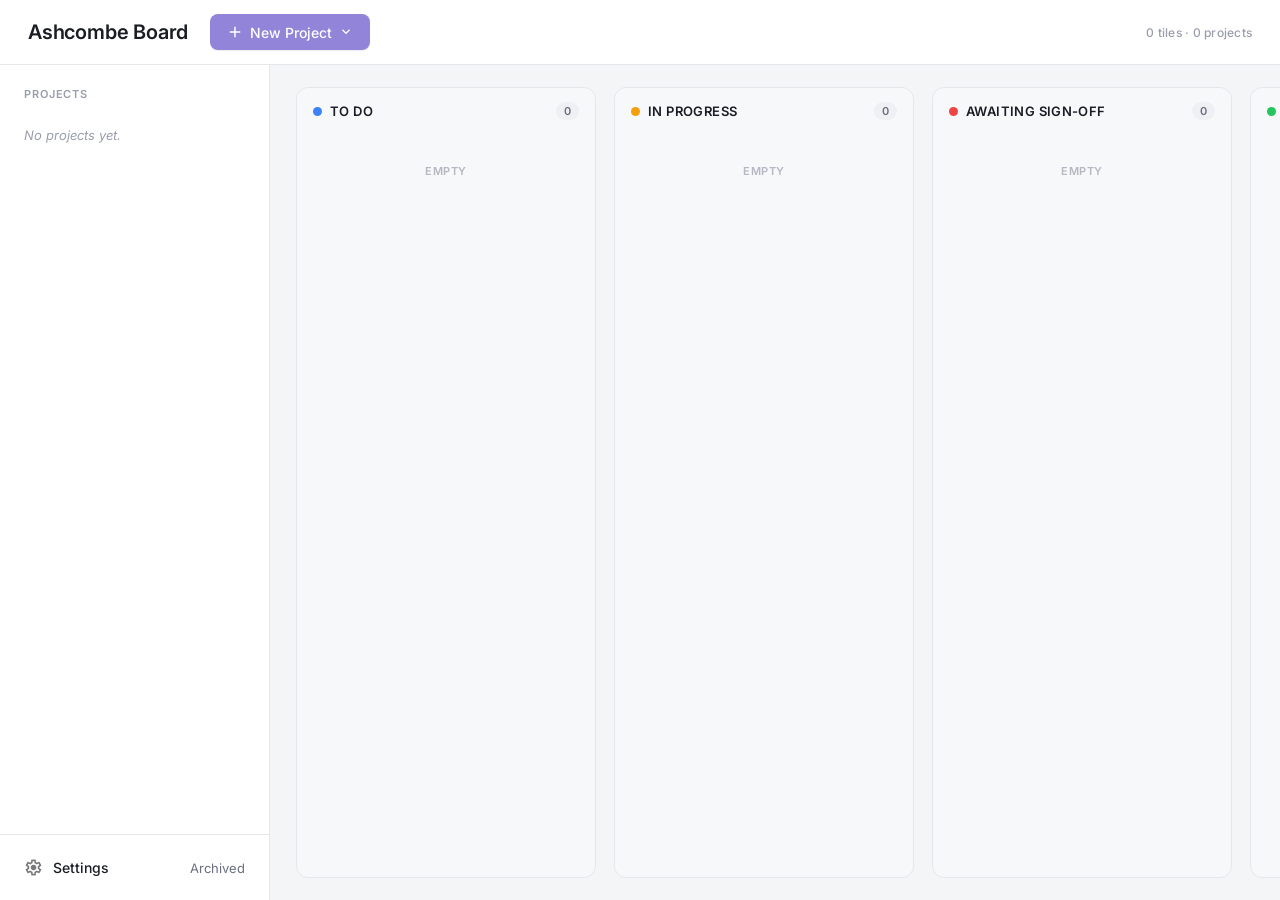
==== commit 4de73dc7: "Redesign UI as a light theme with card-based kanban board Switches from the dark Space Mono aestheti" ====
--- a/ashcombe-kanban.single.html
+++ b/ashcombe-kanban.single.html
@@ -5,7 +5,7 @@
 <meta name="viewport" content="width=device-width, initial-scale=1">
 <title>Ashcombe Board</title>
 <link rel="preconnect" href="https://fonts.googleapis.com">
-<link href="https://fonts.googleapis.com/css2?family=Space+Mono:wght@400&display=swap" rel="stylesheet">
+<link href="https://fonts.googleapis.com/css2?family=Inter:wght@400;500;600;700&display=swap" rel="stylesheet">
 <link href="https://fonts.googleapis.com/css2?family=Material+Symbols+Outlined:opsz,wght,FILL,GRAD@20..48,100..700,0..1,-50..200" rel="stylesheet">
 <style>
 * { box-sizing: border-box; }
@@ -16,12 +16,30 @@
 html[data-fontsize="medium"] { font-size: 16px; }
 html[data-fontsize="large"] { font-size: 18px; }
 html[data-fontsize="xlarge"] { font-size: 20.5px; }
+
+:root {
+  --bg: #f4f5f7;
+  --surface: #ffffff;
+  --surface-2: #f7f8fa;
+  --surface-3: #eef0f3;
+  --border: #e6e7eb;
+  --border-strong: #d9dbe1;
+  --text: #1b1d24;
+  --text-muted: #6b7080;
+  --text-faint: #9a9eac;
+  --danger: #e5484d;
+  --shadow-sm: 0 1px 2px rgba(20,24,36,0.05), 0 1px 1px rgba(20,24,36,0.03);
+  --shadow-md: 0 6px 16px rgba(20,24,36,0.08);
+  --shadow-lg: 0 20px 48px rgba(20,24,36,0.18);
+}
+
 body {
   margin: 0;
-  background: #14151b;
-  color: #eae8ea;
-  font-family: 'Space Mono', monospace;
+  background: var(--bg);
+  color: var(--text);
+  font-family: 'Inter', -apple-system, BlinkMacSystemFont, 'Segoe UI', sans-serif;
   overflow: hidden;
+  -webkit-font-smoothing: antialiased;
 }
 .msi {
   font-family: 'Material Symbols Outlined';
@@ -39,14 +57,15 @@
   font-variation-settings: 'FILL' 0, 'wght' 400, 'GRAD' 0, 'opsz' 24;
 }
 @keyframes tilePulse {
-  0% { box-shadow: 0 0 0 0 rgba(233,232,237,0.45); }
-  70% { box-shadow: 0 0 0 16px rgba(233,232,237,0); }
-  100% { box-shadow: 0 0 0 0 rgba(233,232,237,0); }
+  0% { box-shadow: 0 0 0 0 rgba(59,130,246,0.35); }
+  70% { box-shadow: 0 0 0 16px rgba(59,130,246,0); }
+  100% { box-shadow: 0 0 0 0 rgba(59,130,246,0); }
 }
 .tile-pulse { animation: tilePulse 0.85s ease-out; }
 
 ::-webkit-scrollbar { width: 10px; height: 10px; }
-::-webkit-scrollbar-thumb { background: rgba(233,232,237,0.16); border-radius: 8px; }
+::-webkit-scrollbar-thumb { background: rgba(20,24,36,0.14); border-radius: 8px; }
+::-webkit-scrollbar-thumb:hover { background: rgba(20,24,36,0.22); }
 ::-webkit-scrollbar-track { background: transparent; }
 
 button { font-family: inherit; }
@@ -56,8 +75,8 @@
   height: 100vh;
   display: flex;
   flex-direction: column;
-  background: #14151b;
-  color: #eae8ea;
+  background: var(--bg);
+  color: var(--text);
   overflow: hidden;
   position: relative;
 }
@@ -67,28 +86,30 @@
   inset: 0;
   z-index: 30;
 }
-.overlay-catcher.dim { background: rgba(0,0,0,0.45); }
+.overlay-catcher.dim { background: rgba(20,22,30,0.35); }
 
 /* Top bar */
 .topbar {
   display: flex;
   align-items: center;
   justify-content: space-between;
-  padding: 16px 30px;
-  border-bottom: 1px solid rgba(233,232,237,0.10);
+  padding: 14px 28px;
+  background: var(--surface);
+  border-bottom: 1px solid var(--border);
   flex: none;
 }
 .topbar-left {
   display: flex;
   align-items: center;
-  gap: 26px;
+  gap: 22px;
 }
 .app-title {
-  font-family: 'Space Mono', monospace;
-  font-weight: 400;
-  font-size: 1.5625rem;
-  letter-spacing: 0.02em;
+  font-family: 'Inter', sans-serif;
+  font-weight: 600;
+  font-size: 1.25rem;
+  letter-spacing: -0.01em;
   margin: 0;
+  color: var(--text);
 }
 .hamburger-btn {
   display: none;
@@ -100,26 +121,29 @@
   border-radius: 8px;
   border: none;
   background: transparent;
-  color: #eae8ea;
+  color: var(--text);
   cursor: pointer;
   padding: 0;
 }
-.hamburger-btn:hover { background: rgba(233,232,237,0.08); }
+.hamburger-btn:hover { background: var(--surface-3); }
 .hamburger-btn .msi { font-size: 1.25rem; }
 .new-project-wrap { position: relative; }
 .new-project-btn {
   display: flex;
   align-items: center;
-  gap: 8px;
+  gap: 6px;
   padding: 9px 16px;
   border-radius: 8px;
-  border: 1px solid var(--accent);
-  background: transparent;
-  color: var(--accent);
-  font-family: 'Space Mono', monospace;
+  border: none;
+  background: var(--accent);
+  color: #ffffff;
+  font-family: 'Inter', sans-serif;
+  font-weight: 500;
   font-size: 0.875rem;
   cursor: pointer;
-}
+  box-shadow: var(--shadow-sm);
+}
+.new-project-btn:hover { filter: brightness(1.06); }
 .new-project-btn .msi:first-child { font-size: 1.125rem; }
 .new-project-btn .msi:last-child { font-size: 1rem; }
 
@@ -128,9 +152,9 @@
   top: calc(100% + 8px);
   left: 0;
   width: 240px;
-  background: #1e2029;
+  background: var(--surface);
   border-radius: 10px;
-  box-shadow: 0 16px 40px rgba(0,0,0,0.55), 0 0 0 1px rgba(233,232,237,0.10);
+  box-shadow: var(--shadow-lg), 0 0 0 1px var(--border);
   padding: 8px;
   display: flex;
   flex-direction: column;
@@ -145,22 +169,22 @@
   border-radius: 8px;
   border: none;
   background: transparent;
-  color: #eae8ea;
-  font-family: 'Space Mono', monospace;
+  color: var(--text);
+  font-family: 'Inter', sans-serif;
   font-size: 0.875rem;
   cursor: pointer;
   text-align: left;
   width: 100%;
 }
-.menu-row:hover { background: rgba(233,232,237,0.07); }
-.menu-row .msi { font-size: 1.1875rem; opacity: 0.75; }
+.menu-row:hover { background: var(--surface-3); }
+.menu-row .msi { font-size: 1.1875rem; opacity: 0.6; }
 
 .topbar-meta {
-  font-family: 'Space Mono', monospace;
-  font-size: 0.6875rem;
-  letter-spacing: 0.08em;
-  text-transform: uppercase;
-  opacity: 0.45;
+  font-family: 'Inter', sans-serif;
+  font-size: 0.75rem;
+  font-weight: 500;
+  letter-spacing: 0.02em;
+  color: var(--text-faint);
 }
 
 /* Layout */
@@ -172,7 +196,8 @@
   flex: none;
   display: flex;
   flex-direction: column;
-  border-right: 1px solid rgba(233,232,237,0.10);
+  background: var(--surface);
+  border-right: 1px solid var(--border);
   min-height: 0;
 }
 .sidebar-list {
@@ -184,27 +209,28 @@
   gap: 8px;
 }
 .sidebar-heading {
-  font-family: 'Space Mono', monospace;
-  font-size: 0.625rem;
-  letter-spacing: 0.12em;
+  font-family: 'Inter', sans-serif;
+  font-weight: 600;
+  font-size: 0.6875rem;
+  letter-spacing: 0.08em;
   text-transform: uppercase;
-  opacity: 0.4;
+  color: var(--text-faint);
   padding: 4px 10px 10px;
 }
 .no-projects {
   padding: 8px 10px;
   font-size: 0.8125rem;
   font-style: italic;
-  opacity: 0.4;
+  color: var(--text-faint);
 }
 .project-card {
-  background: #1e2029;
+  background: var(--surface-2);
   border-radius: 10px;
   padding: 10px 12px;
-  box-shadow: 0 0 0 1px rgba(233,232,237,0.06);
-}
-.project-card:hover { box-shadow: 0 0 0 1px rgba(233,232,237,0.16); }
-.project-card.drag-target { box-shadow: inset 0 0 0 1px rgba(233,232,237,0.25), 0 0 0 1px rgba(233,232,237,0.25); background: rgba(233,232,237,0.06); }
+  box-shadow: 0 0 0 1px var(--border);
+}
+.project-card:hover { box-shadow: 0 0 0 1px var(--border-strong); }
+.project-card.drag-target { box-shadow: inset 0 0 0 1.5px var(--accent), 0 0 0 1px var(--accent); background: var(--surface); }
 .project-row-top {
   display: flex;
   align-items: center;
@@ -217,7 +243,7 @@
   gap: 4px;
   margin-top: 8px;
   padding-top: 8px;
-  border-top: 1px solid rgba(233,232,237,0.08);
+  border-top: 1px solid var(--border);
 }
 .project-row-spacer { flex: 1; }
 .project-dot {
@@ -229,35 +255,42 @@
 .project-name {
   flex: 1;
   min-width: 30px;
-  font-family: 'Space Mono', monospace;
-  font-size: 0.9375rem;
+  font-family: 'Inter', sans-serif;
+  font-weight: 500;
+  font-size: 0.875rem;
   overflow-wrap: break-word;
   white-space: normal;
+  color: var(--text);
 }
 .project-name.done {
   text-decoration: line-through;
-  opacity: 0.5;
+  color: var(--text-faint);
 }
 .project-count {
-  font-family: 'Space Mono', monospace;
-  font-size: 0.625rem;
-  opacity: 0.45;
+  font-family: 'Inter', sans-serif;
+  font-weight: 600;
+  font-size: 0.6875rem;
+  color: var(--text-faint);
+  background: var(--surface-3);
+  padding: 2px 7px;
+  border-radius: 999px;
 }
 .icon-btn {
   font-size: 1rem;
-  opacity: 0.45;
+  opacity: 0.5;
   background: none;
   border: none;
-  color: #eae8ea;
+  color: var(--text);
   cursor: pointer;
   padding: 2px;
-}
-.icon-btn:hover { opacity: 0.9; }
-.icon-btn.delete { opacity: 0.35; }
-.icon-btn.delete:hover { color: #c17a6c; }
+  border-radius: 4px;
+}
+.icon-btn:hover { opacity: 1; background: var(--surface-3); }
+.icon-btn.delete { opacity: 0.4; }
+.icon-btn.delete:hover { color: var(--danger); background: rgba(229,72,77,0.1); }
 .chevron {
   font-size: 1.125rem;
-  opacity: 0.5;
+  color: var(--text-faint);
   transition: transform 0.15s;
 }
 .chevron.expanded { transform: rotate(90deg); }
@@ -269,7 +302,7 @@
   gap: 2px;
   margin-top: 8px;
   padding-top: 8px;
-  border-top: 1px solid rgba(233,232,237,0.08);
+  border-top: 1px solid var(--border);
 }
 .mini-tile {
   display: flex;
@@ -278,9 +311,9 @@
   padding: 7px 10px;
   border-radius: 6px;
   font-size: 0.8125rem;
-  font-family: 'Space Mono', monospace;
+  font-family: 'Inter', sans-serif;
   cursor: grab;
-  opacity: 0.85;
+  color: var(--text);
   white-space: nowrap;
   overflow: hidden;
   text-overflow: ellipsis;
@@ -293,8 +326,8 @@
 }
 .mini-tile-number {
   flex: none;
-  opacity: 0.5;
-  font-family: 'Space Mono', monospace;
+  color: var(--text-faint);
+  font-family: 'Inter', sans-serif;
   font-size: 0.6875rem;
 }
 .mini-tile-text {
@@ -302,44 +335,45 @@
   text-overflow: ellipsis;
   white-space: nowrap;
 }
-.mini-tile:hover { background: rgba(233,232,237,0.05); opacity: 1; }
+.mini-tile:hover { background: var(--surface-3); }
 .mini-tile-row {
   display: flex;
   align-items: center;
   gap: 2px;
 }
 .mini-tile-row .mini-tile { flex: 1; }
-.mini-tile-delete { flex: none; opacity: 0.25; }
-.mini-tile-row:hover .mini-tile-delete { opacity: 0.6; }
-.mini-tile-delete:hover { color: #c17a6c; }
+.mini-tile-delete { flex: none; opacity: 0.3; }
+.mini-tile-row:hover .mini-tile-delete { opacity: 0.7; }
+.mini-tile-delete:hover { color: var(--danger); }
 .mini-tile-rename {
   margin: 0 0 0 0;
 }
 
 .dark-input {
-  background: #232532;
-  border: 1px solid rgba(233,232,237,0.16);
+  background: var(--surface);
+  border: 1px solid var(--border-strong);
   border-radius: 6px;
   padding: 6px 8px;
   font-size: 0.8125rem;
-  font-family: 'Space Mono', monospace;
-  color: #eae8ea;
+  font-family: 'Inter', sans-serif;
+  color: var(--text);
   outline: none;
   width: 100%;
 }
+.dark-input:focus { border-color: var(--accent); }
 .add-tile-input { margin-top: 2px; }
 .project-rename-input {
   flex: 1;
   min-width: 0;
   width: auto;
   padding: 4px 6px;
-  font-size: 0.9375rem;
+  font-size: 0.875rem;
 }
 
 /* Settings */
 .sidebar-bottom {
   flex: none;
-  border-top: 1px solid rgba(233,232,237,0.10);
+  border-top: 1px solid var(--border);
   padding: 14px;
   position: relative;
 }
@@ -358,26 +392,26 @@
   border-radius: 8px;
   border: none;
   background: transparent;
-  color: #eae8ea;
-  font-family: 'Space Mono', monospace;
+  color: var(--text);
+  font-family: 'Inter', sans-serif;
+  font-weight: 500;
   font-size: 0.875rem;
   cursor: pointer;
 }
-.settings-btn:hover { background: rgba(233,232,237,0.06); }
-.settings-btn .msi { font-size: 1.1875rem; opacity: 0.7; }
+.settings-btn:hover { background: var(--surface-3); }
+.settings-btn .msi { font-size: 1.1875rem; opacity: 0.6; }
 .archived-btn {
   flex: none;
   padding: 9px 10px;
   border-radius: 8px;
   border: none;
   background: transparent;
-  color: #eae8ea;
-  font-family: 'Space Mono', monospace;
+  color: var(--text-muted);
+  font-family: 'Inter', sans-serif;
   font-size: 0.8125rem;
-  opacity: 0.6;
   cursor: pointer;
 }
-.archived-btn:hover { opacity: 1; background: rgba(233,232,237,0.06); }
+.archived-btn:hover { color: var(--text); background: var(--surface-3); }
 
 .archived-list { display: flex; flex-direction: column; gap: 2px; max-height: 240px; overflow-y: auto; }
 .archived-row {
@@ -391,38 +425,39 @@
   flex: none;
   padding: 5px 10px;
   border-radius: 6px;
-  border: 1px solid rgba(233,232,237,0.16);
+  border: 1px solid var(--border-strong);
   background: transparent;
-  color: #eae8ea;
+  color: var(--text);
   font-size: 0.6875rem;
   cursor: pointer;
-  opacity: 0.75;
-}
-.unarchive-btn:hover { opacity: 1; }
+  opacity: 0.85;
+}
+.unarchive-btn:hover { opacity: 1; border-color: var(--accent); color: var(--accent); }
 
 .settings-popover {
   position: absolute;
   bottom: calc(100% + 8px);
   left: 14px;
   right: 14px;
-  background: #1e2029;
+  background: var(--surface);
   border-radius: 10px;
-  box-shadow: 0 16px 40px rgba(0,0,0,0.55), 0 0 0 1px rgba(233,232,237,0.10);
+  box-shadow: var(--shadow-lg), 0 0 0 1px var(--border);
   padding: 16px;
   z-index: 40;
 }
 .settings-label {
-  font-family: 'Space Mono', monospace;
-  font-size: 0.625rem;
-  letter-spacing: 0.12em;
+  font-family: 'Inter', sans-serif;
+  font-weight: 600;
+  font-size: 0.6875rem;
+  letter-spacing: 0.08em;
   text-transform: uppercase;
-  opacity: 0.45;
+  color: var(--text-faint);
   margin-bottom: 10px;
 }
 .theme-row { display: flex; gap: 12px; margin-bottom: 14px; }
 .theme-swatch {
-  width: 30px;
-  height: 30px;
+  width: 28px;
+  height: 28px;
   border-radius: 50%;
   border: 2px solid transparent;
   cursor: pointer;
@@ -430,38 +465,40 @@
   align-items: center;
   justify-content: center;
   padding: 0;
-}
-.theme-swatch .msi { font-size: 0.9375rem; color: #14151b; }
+  box-shadow: 0 0 0 1px var(--border);
+}
+.theme-swatch .msi { font-size: 0.9375rem; color: #ffffff; }
 .fontsize-row { display: flex; flex-wrap: wrap; gap: 6px; margin-bottom: 14px; }
 .fontsize-btn {
   padding: 6px 10px;
   border-radius: 6px;
-  border: 1px solid rgba(233,232,237,0.16);
+  border: 1px solid var(--border-strong);
   background: transparent;
-  color: #eae8ea;
-  font-family: 'Space Mono', monospace;
+  color: var(--text);
+  font-family: 'Inter', sans-serif;
   font-size: 0.75rem;
   cursor: pointer;
-  opacity: 0.7;
+  opacity: 0.75;
 }
 .fontsize-btn:hover { opacity: 1; }
 .fontsize-btn.active {
   opacity: 1;
   border-color: var(--accent);
   color: var(--accent);
+  background: color-mix(in srgb, var(--accent) 10%, transparent);
 }
 .clear-board-btn {
   width: 100%;
   padding: 8px;
   border-radius: 8px;
-  border: 1px solid rgba(233,232,237,0.16);
+  border: 1px solid var(--border-strong);
   background: transparent;
-  color: #eae8ea;
+  color: var(--text);
   font-size: 0.8125rem;
   cursor: pointer;
-  opacity: 0.7;
-}
-.clear-board-btn:hover { opacity: 1; border-color: #c17a6c; color: #c17a6c; }
+  opacity: 0.8;
+}
+.clear-board-btn:hover { opacity: 1; border-color: var(--danger); color: var(--danger); }
 
 /* Board */
 .board {
@@ -479,26 +516,46 @@
   display: flex;
   flex-direction: column;
   min-height: 0;
-  background: rgba(233,232,237,0.02);
+  background: var(--surface-2);
+  border: 1px solid var(--border);
   border-radius: 12px;
 }
-.column.drag-over { background: rgba(233,232,237,0.05); }
+.column.drag-over { background: var(--surface-3); }
 .column-header {
   padding: 14px 16px 10px;
   display: flex;
   align-items: center;
   justify-content: space-between;
 }
+.column-header-left {
+  display: flex;
+  align-items: center;
+  gap: 8px;
+  min-width: 0;
+}
+.column-dot {
+  width: 9px;
+  height: 9px;
+  border-radius: 50%;
+  flex: none;
+}
 .column-label {
-  font-family: 'Space Mono', monospace;
-  font-weight: 400;
-  font-size: 1.0625rem;
-  letter-spacing: 0.01em;
+  font-family: 'Inter', sans-serif;
+  font-weight: 600;
+  font-size: 0.8125rem;
+  letter-spacing: 0.03em;
+  text-transform: uppercase;
+  color: var(--text);
 }
 .column-count {
-  font-family: 'Space Mono', monospace;
+  font-family: 'Inter', sans-serif;
+  font-weight: 600;
   font-size: 0.6875rem;
-  opacity: 0.4;
+  color: var(--text-muted);
+  background: var(--surface-3);
+  padding: 2px 8px;
+  border-radius: 999px;
+  flex: none;
 }
 .column-body {
   flex: 1;
@@ -521,11 +578,11 @@
 }
 .completed-group-name {
   flex: 1;
-  font-family: 'Space Mono', monospace;
-  font-weight: 400;
-  font-size: 0.9375rem;
+  font-family: 'Inter', sans-serif;
+  font-weight: 500;
+  font-size: 0.875rem;
   text-decoration: line-through;
-  opacity: 0.65;
+  color: var(--text-faint);
 }
 .completed-group-tiles {
   display: flex;
@@ -533,12 +590,12 @@
   gap: 6px;
   margin-top: 10px;
   padding-top: 10px;
-  border-top: 1px solid rgba(233,232,237,0.08);
+  border-top: 1px solid var(--border);
 }
 .completed-group-sub {
-  font-family: 'Space Mono', monospace;
-  font-size: 0.625rem;
-  opacity: 0.4;
+  font-family: 'Inter', sans-serif;
+  font-size: 0.6875rem;
+  color: var(--text-faint);
   margin-top: 4px;
 }
 .completed-group-row {
@@ -549,16 +606,16 @@
 }
 .completed-group-row-number {
   flex: none;
-  font-family: 'Space Mono', monospace;
+  font-family: 'Inter', sans-serif;
   font-size: 0.6875rem;
-  opacity: 0.4;
+  color: var(--text-faint);
 }
 .completed-group-row-text {
   flex: 1;
   font-size: 0.8125rem;
-  font-family: 'Space Mono', monospace;
+  font-family: 'Inter', sans-serif;
   text-decoration: line-through;
-  opacity: 0.55;
+  color: var(--text-faint);
 }
 .tile-rename-input {
   font-size: 0.9375rem;
@@ -566,121 +623,164 @@
 .empty-col {
   padding: 30px 6px;
   text-align: center;
-  font-family: 'Space Mono', monospace;
-  font-size: 0.625rem;
-  letter-spacing: 0.08em;
+  font-family: 'Inter', sans-serif;
+  font-weight: 600;
+  font-size: 0.6875rem;
+  letter-spacing: 0.06em;
   text-transform: uppercase;
-  opacity: 0.25;
+  color: var(--text-faint);
+  opacity: 0.7;
 }
 
 /* Tile */
 .tile {
-  background: #1e2029;
-  border-radius: 10px;
-  padding: 12px 13px;
+  background: var(--surface);
+  border-radius: 12px;
+  padding: 14px 15px;
   cursor: grab;
-  box-shadow: 0 0 0 1px rgba(233,232,237,0.06);
-}
+  box-shadow: var(--shadow-sm), 0 0 0 1px var(--border);
+}
+.tile:hover { box-shadow: var(--shadow-md), 0 0 0 1px var(--border-strong); }
 .tile-head {
   display: flex;
   align-items: flex-start;
   gap: 8px;
 }
-.tile-title-wrap { flex: 1; cursor: pointer; display: flex; align-items: flex-start; gap: 8px; }
-.tile-dot {
-  width: 7px;
-  height: 7px;
+.tile-title-wrap { flex: 1; min-width: 0; cursor: pointer; display: flex; align-items: flex-start; gap: 8px; }
+.tile-title-col { flex: 1; min-width: 0; }
+
+.tile-tag {
+  display: inline-flex;
+  align-items: center;
+  gap: 5px;
+  padding: 3px 9px 3px 7px;
+  border-radius: 999px;
+  background: color-mix(in srgb, var(--tag-color) 14%, white);
+  color: color-mix(in srgb, var(--tag-color) 65%, black);
+  margin-bottom: 8px;
+  max-width: 100%;
+}
+.tile-tag-dot {
+  width: 6px;
+  height: 6px;
+  border-radius: 50%;
+  background: var(--tag-color);
+  flex: none;
+}
+.tile-tag-text {
+  font-family: 'Inter', sans-serif;
+  font-weight: 600;
+  font-size: 0.6875rem;
+  letter-spacing: 0.02em;
+  white-space: nowrap;
+  overflow: hidden;
+  text-overflow: ellipsis;
+}
+
+.tile-title {
+  font-family: 'Inter', sans-serif;
+  font-size: 0.9375rem;
+  font-weight: 600;
+  line-height: 1.35;
+  color: var(--text);
+}
+.tile-title.done {
+  text-decoration: line-through;
+  color: var(--text-faint);
+}
+.tile-footer {
+  display: flex;
+  align-items: center;
+  gap: 10px;
+  margin-top: 12px;
+  padding-top: 10px;
+  border-top: 1px solid var(--border);
+}
+.tile-avatar {
+  width: 22px;
+  height: 22px;
   border-radius: 50%;
   flex: none;
-  margin-top: 6px;
-}
-.tile-title-col { flex: 1; min-width: 0; }
-.tile-project-label {
-  font-family: 'Space Mono', monospace;
-  font-size: 0.5625rem;
-  letter-spacing: 0.08em;
-  text-transform: uppercase;
-  opacity: 0.4;
-  margin-bottom: 3px;
-}
-.tile-title {
-  font-family: 'Space Mono', monospace;
-  font-size: 1.0625rem;
-  font-weight: 400;
-  line-height: 1.25;
-}
-.tile-title.done {
-  text-decoration: line-through;
-  opacity: 0.6;
+  display: flex;
+  align-items: center;
+  justify-content: center;
+  font-family: 'Inter', sans-serif;
+  font-weight: 700;
+  font-size: 0.625rem;
+  color: #ffffff;
+  box-shadow: 0 0 0 2px var(--surface);
 }
 .tile-progress-row {
   display: flex;
   align-items: center;
   gap: 8px;
-  margin-top: 6px;
+  flex: 1;
+  min-width: 0;
 }
 .tile-progress-track {
   flex: 1;
-  height: 3px;
-  border-radius: 2px;
-  background: rgba(233,232,237,0.12);
+  height: 5px;
+  border-radius: 3px;
+  background: var(--surface-3);
   overflow: hidden;
 }
-.tile-progress-fill { height: 100%; }
+.tile-progress-fill { height: 100%; border-radius: 3px; }
 .tile-progress-label {
-  font-family: 'Space Mono', monospace;
-  font-size: 0.625rem;
-  opacity: 0.5;
+  font-family: 'Inter', sans-serif;
+  font-weight: 600;
+  font-size: 0.6875rem;
+  color: var(--text-muted);
   flex: none;
 }
-.drag-indicator { font-size: 1rem; opacity: 0.3; cursor: grab; }
-.tile-delete { font-size: 1rem; opacity: 0.3; background: none; border: none; color: #eae8ea; cursor: pointer; padding: 0; }
-.tile-delete:hover { opacity: 0.9; color: #c17a6c; }
-.tile-edit { font-size: 1rem; opacity: 0.3; background: none; border: none; color: #eae8ea; cursor: pointer; padding: 0; }
-.tile-edit:hover { opacity: 0.85; }
+.drag-indicator { font-size: 1rem; color: var(--text-faint); cursor: grab; }
+.tile-delete { font-size: 1rem; opacity: 0.45; background: none; border: none; color: var(--text); cursor: pointer; padding: 0; }
+.tile-delete:hover { opacity: 1; color: var(--danger); }
+.tile-edit { font-size: 1rem; opacity: 0.45; background: none; border: none; color: var(--text); cursor: pointer; padding: 0; }
+.tile-edit:hover { opacity: 1; }
 
 .tile-subtasks {
   margin-top: 10px;
   padding-top: 10px;
-  border-top: 1px solid rgba(233,232,237,0.08);
+  border-top: 1px solid var(--border);
   display: flex;
   flex-direction: column;
   gap: 6px;
 }
 .subtask-row { display: flex; align-items: center; gap: 8px; }
 .subtask-row input[type="checkbox"] { width: 14px; height: 14px; cursor: pointer; flex: none; }
-.subtask-text { flex: 1; font-size: 0.8125rem; font-family: 'Space Mono', monospace; }
-.subtask-text.done { text-decoration: line-through; opacity: 0.45; }
-.subtask-delete { font-size: 0.875rem; opacity: 0.25; background: none; border: none; color: #eae8ea; cursor: pointer; padding: 0; }
-.subtask-delete:hover { opacity: 0.8; }
+.subtask-text { flex: 1; font-size: 0.8125rem; font-family: 'Inter', sans-serif; color: var(--text); }
+.subtask-text.done { text-decoration: line-through; color: var(--text-faint); }
+.subtask-delete { font-size: 0.875rem; opacity: 0.35; background: none; border: none; color: var(--text); cursor: pointer; padding: 0; }
+.subtask-delete:hover { opacity: 0.9; color: var(--danger); }
 .add-subtask-row { display: flex; align-items: center; gap: 6px; margin-top: 2px; }
 .add-subtask-input {
   flex: 1;
-  background: #232532;
-  border: 1px solid rgba(233,232,237,0.14);
+  background: var(--surface-2);
+  border: 1px solid var(--border-strong);
   border-radius: 6px;
   padding: 5px 8px;
   font-size: 0.75rem;
-  font-family: 'Space Mono', monospace;
-  color: #eae8ea;
+  font-family: 'Inter', sans-serif;
+  color: var(--text);
   outline: none;
 }
+.add-subtask-input:focus { border-color: var(--accent); }
 .add-subtask-btn { font-size: 1rem; background: none; border: none; cursor: pointer; }
 
 /* Modals */
 .modal-backdrop {
   position: fixed;
   inset: 0;
-  background: rgba(20,21,27,0.6);
+  background: rgba(20,22,30,0.4);
   display: flex;
   align-items: center;
   justify-content: center;
   padding: 24px;
 }
 .modal {
-  background: #1e2029;
+  background: var(--surface);
   border-radius: 14px;
-  box-shadow: 0 24px 60px rgba(0,0,0,0.6);
+  box-shadow: var(--shadow-lg);
   padding: 26px;
 }
 .modal-template-picker { z-index: 60; }
@@ -697,19 +797,22 @@
   margin-bottom: 18px;
 }
 .modal-title {
-  font-family: 'Space Mono', monospace;
-  font-weight: 400;
-  font-size: 1.5rem;
+  font-family: 'Inter', sans-serif;
+  font-weight: 700;
+  font-size: 1.25rem;
+  letter-spacing: -0.01em;
   margin: 0;
+  color: var(--text);
 }
 .modal-close {
   background: none;
   border: none;
-  color: #eae8ea;
+  color: var(--text);
   opacity: 0.5;
   cursor: pointer;
   font-size: 1.25rem;
 }
+.modal-close:hover { opacity: 1; }
 
 .template-grid {
   display: grid;
@@ -717,7 +820,8 @@
   gap: 12px;
 }
 .template-card {
-  background: #232532;
+  background: var(--surface-2);
+  border: 1px solid var(--border);
   border-radius: 10px;
   padding: 14px;
   cursor: pointer;
@@ -726,9 +830,10 @@
   gap: 6px;
   position: relative;
 }
-.template-name { font-family: 'Space Mono', monospace; font-weight: 400; font-size: 1rem; }
-.template-count { font-family: 'Space Mono', monospace; font-size: 0.625rem; opacity: 0.45; }
-.template-preview { font-size: 0.75rem; opacity: 0.6; line-height: 1.4; }
+.template-card:hover { border-color: var(--border-strong); box-shadow: var(--shadow-sm); }
+.template-name { font-family: 'Inter', sans-serif; font-weight: 600; font-size: 0.9375rem; color: var(--text); }
+.template-count { font-family: 'Inter', sans-serif; font-size: 0.6875rem; color: var(--text-faint); }
+.template-preview { font-size: 0.75rem; color: var(--text-muted); line-height: 1.4; }
 .template-delete {
   position: absolute;
   top: 8px;
@@ -736,13 +841,13 @@
   font-size: 0.9375rem;
   background: none;
   border: none;
-  color: #eae8ea;
-  opacity: 0.25;
+  color: var(--text);
+  opacity: 0.3;
   cursor: pointer;
 }
-.template-delete:hover { opacity: 0.85; color: #c17a6c; }
+.template-delete:hover { opacity: 0.9; color: var(--danger); }
 .add-template-card {
-  border: 1px dashed rgba(233,232,237,0.25);
+  border: 1.5px dashed var(--border-strong);
   border-radius: 10px;
   padding: 14px;
   cursor: pointer;
@@ -752,26 +857,30 @@
   justify-content: center;
   gap: 6px;
   min-height: 96px;
-}
-.add-template-card .msi { font-size: 1.375rem; opacity: 0.6; }
-.add-template-card span:last-child { font-size: 0.8125rem; opacity: 0.6; }
+  color: var(--text-muted);
+}
+.add-template-card:hover { border-color: var(--accent); color: var(--accent); }
+.add-template-card .msi { font-size: 1.375rem; opacity: 0.75; }
+.add-template-card span:last-child { font-size: 0.8125rem; }
 
 .field-group { display: flex; flex-direction: column; gap: 5px; margin-bottom: 16px; }
-.field-label { font-size: 0.75rem; opacity: 0.6; }
+.field-label { font-size: 0.75rem; font-weight: 500; color: var(--text-muted); }
 .field-input {
-  background: #232532;
-  border: 1px solid rgba(233,232,237,0.16);
+  background: var(--surface-2);
+  border: 1px solid var(--border-strong);
   border-radius: 8px;
   padding: 9px 10px;
   font-size: 0.875rem;
-  font-family: 'Space Mono', monospace;
-  color: #eae8ea;
+  font-family: 'Inter', sans-serif;
+  color: var(--text);
   outline: none;
 }
+.field-input:focus { border-color: var(--accent); }
 
 .template-rows { display: flex; flex-direction: column; gap: 12px; max-height: 280px; overflow-y: auto; padding-right: 4px; }
 .template-row {
-  background: #232532;
+  background: var(--surface-2);
+  border: 1px solid var(--border);
   border-radius: 8px;
   padding: 12px;
   display: flex;
@@ -780,27 +889,29 @@
   position: relative;
 }
 .template-row-title {
-  background: #1e2029;
-  border: 1px solid rgba(233,232,237,0.14);
+  background: var(--surface);
+  border: 1px solid var(--border-strong);
   border-radius: 6px;
   padding: 7px 9px;
   font-size: 0.8125rem;
-  font-family: 'Space Mono', monospace;
-  color: #eae8ea;
+  font-family: 'Inter', sans-serif;
+  color: var(--text);
   outline: none;
 }
+.template-row-title:focus { border-color: var(--accent); }
 .template-row-subtasks {
-  background: #1e2029;
-  border: 1px solid rgba(233,232,237,0.14);
+  background: var(--surface);
+  border: 1px solid var(--border-strong);
   border-radius: 6px;
   padding: 7px 9px;
   font-size: 0.75rem;
-  font-family: 'Space Mono', monospace;
-  color: #eae8ea;
+  font-family: 'Inter', sans-serif;
+  color: var(--text);
   outline: none;
   min-height: 60px;
   resize: vertical;
 }
+.template-row-subtasks:focus { border-color: var(--accent); }
 .template-row-remove {
   position: absolute;
   top: 8px;
@@ -808,11 +919,11 @@
   font-size: 0.9375rem;
   background: none;
   border: none;
-  color: #eae8ea;
-  opacity: 0.3;
+  color: var(--text);
+  opacity: 0.35;
   cursor: pointer;
 }
-.template-row-remove:hover { opacity: 0.85; }
+.template-row-remove:hover { opacity: 0.9; color: var(--danger); }
 .add-tile-row-btn {
   margin-top: 10px;
   display: flex;
@@ -820,12 +931,13 @@
   gap: 6px;
   padding: 7px 12px;
   border-radius: 7px;
-  border: 1px solid rgba(233,232,237,0.18);
+  border: 1px solid var(--border-strong);
   background: transparent;
-  color: #eae8ea;
+  color: var(--text);
   font-size: 0.8125rem;
   cursor: pointer;
 }
+.add-tile-row-btn:hover { border-color: var(--accent); color: var(--accent); }
 .add-tile-row-btn .msi { font-size: 1rem; }
 
 .modal-footer {
@@ -837,31 +949,41 @@
 .btn-outline {
   padding: 9px 16px;
   border-radius: 8px;
-  border: 1px solid rgba(233,232,237,0.16);
+  border: 1px solid var(--border-strong);
   background: transparent;
-  color: #eae8ea;
+  color: var(--text);
+  font-family: 'Inter', sans-serif;
+  font-weight: 500;
   font-size: 0.875rem;
   cursor: pointer;
 }
+.btn-outline:hover { background: var(--surface-3); }
 .btn-accent {
   padding: 9px 18px;
   border-radius: 8px;
-  border: 1px solid var(--accent);
-  background: transparent;
-  color: var(--accent);
+  border: none;
+  background: var(--accent);
+  color: #ffffff;
+  font-family: 'Inter', sans-serif;
+  font-weight: 500;
   font-size: 0.875rem;
   cursor: pointer;
-}
-.btn-accent:disabled, .btn-outline:disabled { opacity: 0.4; cursor: not-allowed; }
+  box-shadow: var(--shadow-sm);
+}
+.btn-accent:hover:not(:disabled) { filter: brightness(1.06); }
+.btn-accent:disabled, .btn-outline:disabled { opacity: 0.45; cursor: not-allowed; }
 .btn-danger-outline {
   padding: 9px 18px;
   border-radius: 8px;
-  border: 1px solid #c17a6c;
+  border: 1px solid var(--danger);
   background: transparent;
-  color: #c17a6c;
+  color: var(--danger);
+  font-family: 'Inter', sans-serif;
+  font-weight: 500;
   font-size: 0.875rem;
   cursor: pointer;
 }
+.btn-danger-outline:hover { background: rgba(229,72,77,0.08); }
 
 .color-row { display: flex; gap: 10px; }
 .color-swatch {
@@ -871,20 +993,21 @@
   border: 2px solid transparent;
   cursor: pointer;
   padding: 0;
+  box-shadow: 0 0 0 1px var(--border);
 }
 
 .preview-list { display: flex; flex-direction: column; gap: 4px; max-height: 140px; overflow-y: auto; }
-.preview-row { font-size: 0.8125rem; display: flex; justify-content: space-between; opacity: 0.75; }
-.preview-count { font-family: 'Space Mono', monospace; font-size: 0.625rem; opacity: 0.6; }
-
-.confirm-body { font-size: 0.8125rem; opacity: 0.7; margin: 0; }
+.preview-row { font-size: 0.8125rem; display: flex; justify-content: space-between; color: var(--text-muted); }
+.preview-count { font-family: 'Inter', sans-serif; font-size: 0.6875rem; color: var(--text-faint); }
+
+.confirm-body { font-size: 0.8125rem; color: var(--text-muted); margin: 0; }
 
 /* ---------- Responsive / portrait ---------- */
 @media (max-width: 860px) {
   .hamburger-btn { display: flex; }
   .topbar-left { gap: 14px; }
   .topbar { padding: 12px 16px; }
-  .app-title { font-size: 1.25rem; }
+  .app-title { font-size: 1.0625rem; }
   .topbar-meta { display: none; }
 
   .sidebar {
@@ -894,10 +1017,10 @@
     bottom: 0;
     width: min(300px, 82vw);
     z-index: 45;
-    background: #14151b;
+    background: var(--surface);
     transform: translateX(-100%);
     transition: transform 0.22s ease;
-    box-shadow: 16px 0 40px rgba(0,0,0,0.5);
+    box-shadow: 16px 0 40px rgba(20,22,30,0.25);
   }
   .sidebar.mobile-open { transform: translateX(0); }
 
@@ -919,11 +1042,11 @@
 @media (max-width: 480px) {
   .new-project-btn span { display: none; }
   .new-project-btn { padding: 8px 10px; gap: 4px; }
-  .app-title { font-size: 1.1rem; }
+  .app-title { font-size: 1rem; }
   .board { padding: 10px; }
   .column { width: calc(100vw - 20px); margin-right: 10px; }
   .column-header { padding: 12px 12px 8px; }
-  .tile { padding: 11px 12px; }
+  .tile { padding: 12px 13px; }
 }
 
 </style>
@@ -935,10 +1058,10 @@
   'use strict';
 
   var COLUMNS = [
-    { key: 'todo', label: 'To Do' },
-    { key: 'inprogress', label: 'In Progress' },
-    { key: 'signoff', label: 'Awaiting Sign-Off' },
-    { key: 'done', label: 'Completed' },
+    { key: 'todo', label: 'To Do', color: '#3b82f6' },
+    { key: 'inprogress', label: 'In Progress', color: '#f59e0b' },
+    { key: 'signoff', label: 'Awaiting Sign-Off', color: '#ef4444' },
+    { key: 'done', label: 'Completed', color: '#22c55e' },
   ];
   var THEMES = {
     ink: { label: 'Ink', accent: '#9184d9' },
@@ -1069,6 +1192,18 @@
     var s = el('span', 'msi' + (extraClass ? ' ' + extraClass : ''), name);
     return s;
   }
+  function buildTag(labelText, color) {
+    var chip = el('div', 'tile-tag');
+    chip.style.setProperty('--tag-color', color);
+    chip.appendChild(el('span', 'tile-tag-dot'));
+    chip.appendChild(el('span', 'tile-tag-text', labelText));
+    return chip;
+  }
+  function buildAvatar(name, color) {
+    var avatar = el('span', 'tile-avatar', (name || '?').charAt(0).toUpperCase());
+    avatar.style.background = color;
+    return avatar;
+  }
 
   function projectsById() {
     var map = {};
@@ -1552,7 +1687,12 @@
     });
 
     var header = el('div', 'column-header');
-    header.appendChild(el('span', 'column-label', col.label));
+    var headerLeft = el('div', 'column-header-left');
+    var colDot = el('span', 'column-dot');
+    colDot.style.background = col.color;
+    headerLeft.appendChild(colDot);
+    headerLeft.appendChild(el('span', 'column-label', col.label));
+    header.appendChild(headerLeft);
     header.appendChild(el('span', 'column-count', String(colTiles.length)));
     column.appendChild(header);
 
@@ -1589,9 +1729,7 @@
 
     var head = el('div', 'tile-head');
     var titleWrap = el('div', 'tile-title-wrap');
-    var dot = el('span', 'tile-dot');
-    dot.style.background = project.color;
-    titleWrap.appendChild(dot);
+    titleWrap.appendChild(buildAvatar(project.name, project.color));
     var titleCol = el('div', 'tile-title-col');
     titleCol.appendChild(el('div', 'tile-title done', project.name));
     titleCol.appendChild(el('div', 'completed-group-sub', groupTiles.length + ' completed'));
@@ -1665,15 +1803,12 @@
 
     var head = el('div', 'tile-head');
     var titleWrap = el('div', 'tile-title-wrap');
-    var tDot = el('span', 'tile-dot');
-    tDot.style.background = project.color;
-    titleWrap.appendChild(tDot);
     var titleCol = el('div', 'tile-title-col');
     var num = tileNumber(t);
     var labelText = project.name ? (num ? project.name + '  ·  #' + num : project.name) : (num ? '#' + num : '');
 
     if (state.renamingTileId === t.id) {
-      if (labelText) titleCol.appendChild(el('div', 'tile-project-label', labelText));
+      if (labelText) titleCol.appendChild(buildTag(labelText, project.color));
       var renameInput = el('input', 'dark-input tile-rename-input');
       renameInput.value = state.renameDraftText;
       var commitTileRename = function () {
@@ -1693,9 +1828,11 @@
       titleCol.appendChild(renameInput);
       setTimeout(function () { renameInput.focus(); renameInput.select(); }, 0);
     } else {
-      if (labelText) titleCol.appendChild(el('div', 'tile-project-label', labelText));
+      if (labelText) titleCol.appendChild(buildTag(labelText, project.color));
       titleCol.appendChild(el('div', 'tile-title' + (t.status === 'done' ? ' done' : ''), t.title));
       if (total > 0) {
+        var footer = el('div', 'tile-footer');
+        footer.appendChild(buildAvatar(project.name, project.color));
         var progRow = el('div', 'tile-progress-row');
         var track = el('div', 'tile-progress-track');
         var fill = el('div', 'tile-progress-fill');
@@ -1704,7 +1841,8 @@
         track.appendChild(fill);
         progRow.appendChild(track);
         progRow.appendChild(el('span', 'tile-progress-label', done + '/' + total));
-        titleCol.appendChild(progRow);
+        footer.appendChild(progRow);
+        titleCol.appendChild(footer);
       }
       titleWrap.addEventListener('click', function () {
         state.expandedTiles[t.id] = !state.expandedTiles[t.id];
